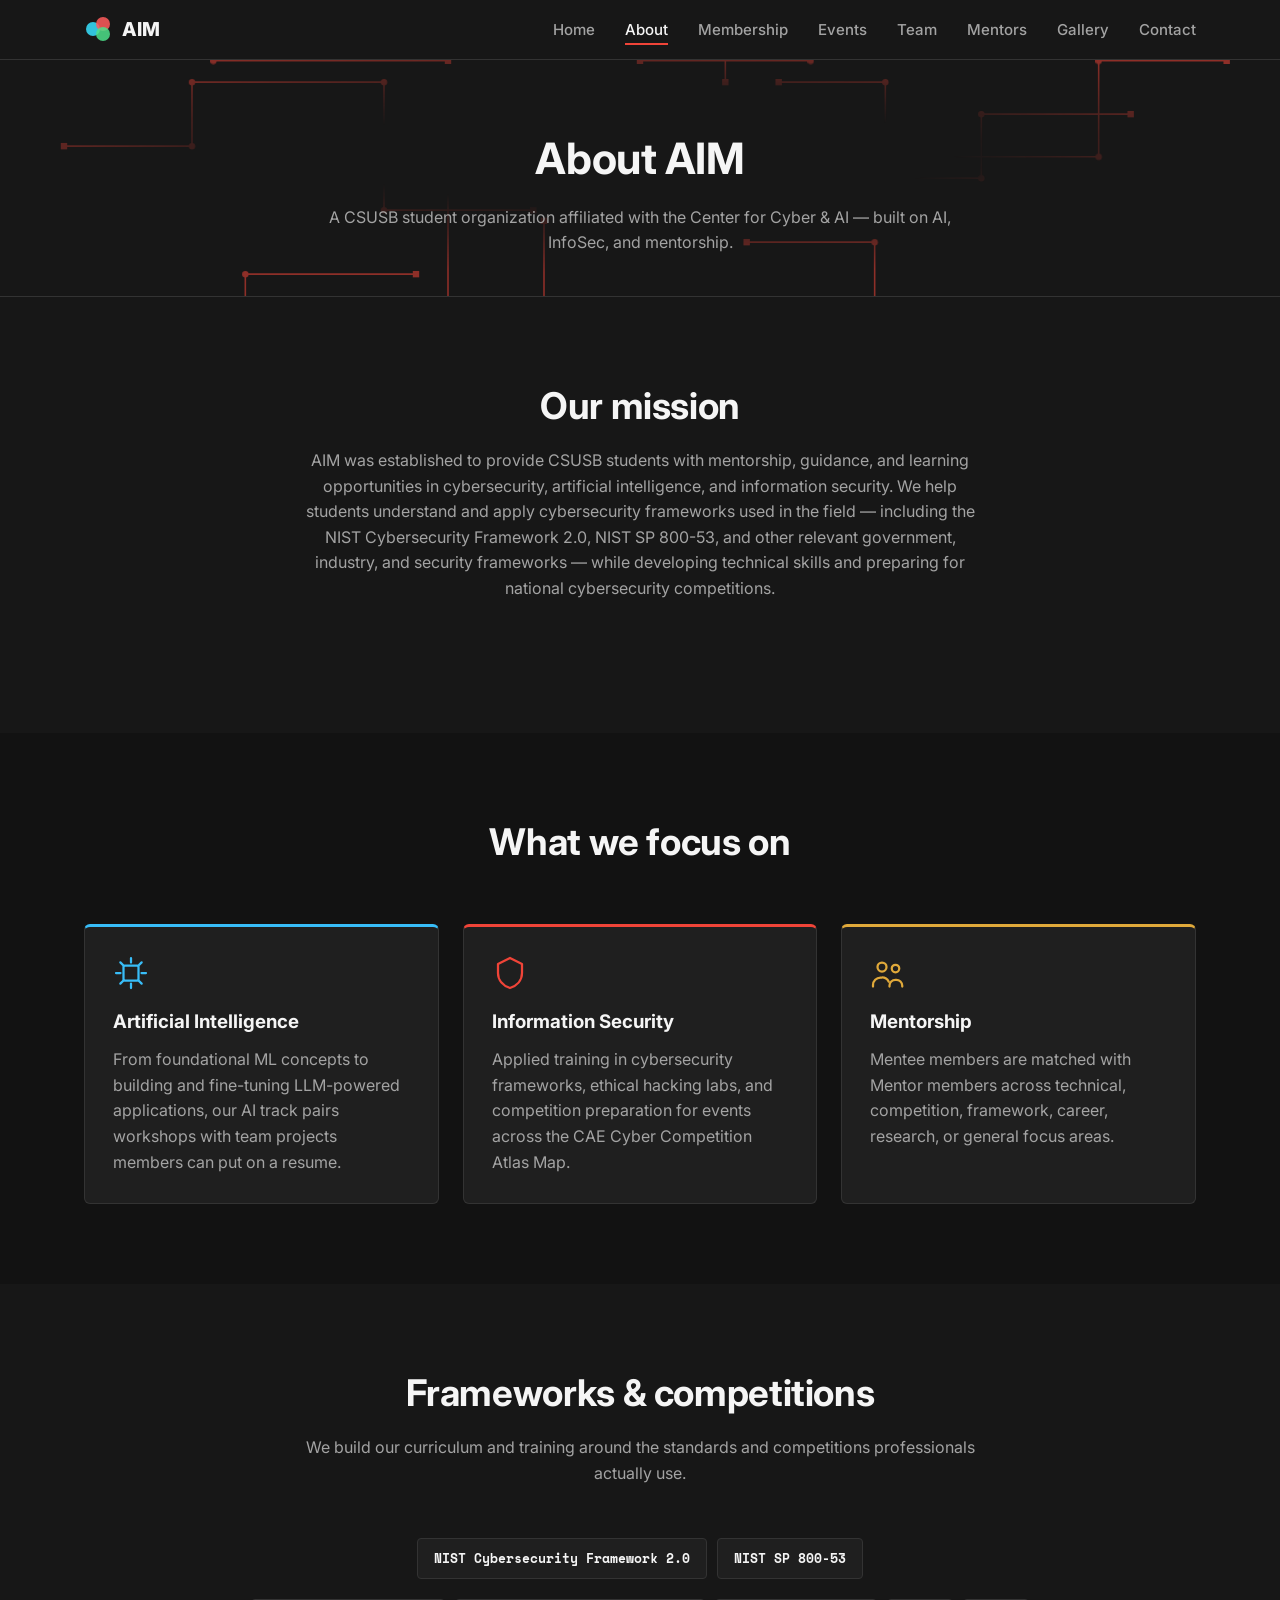
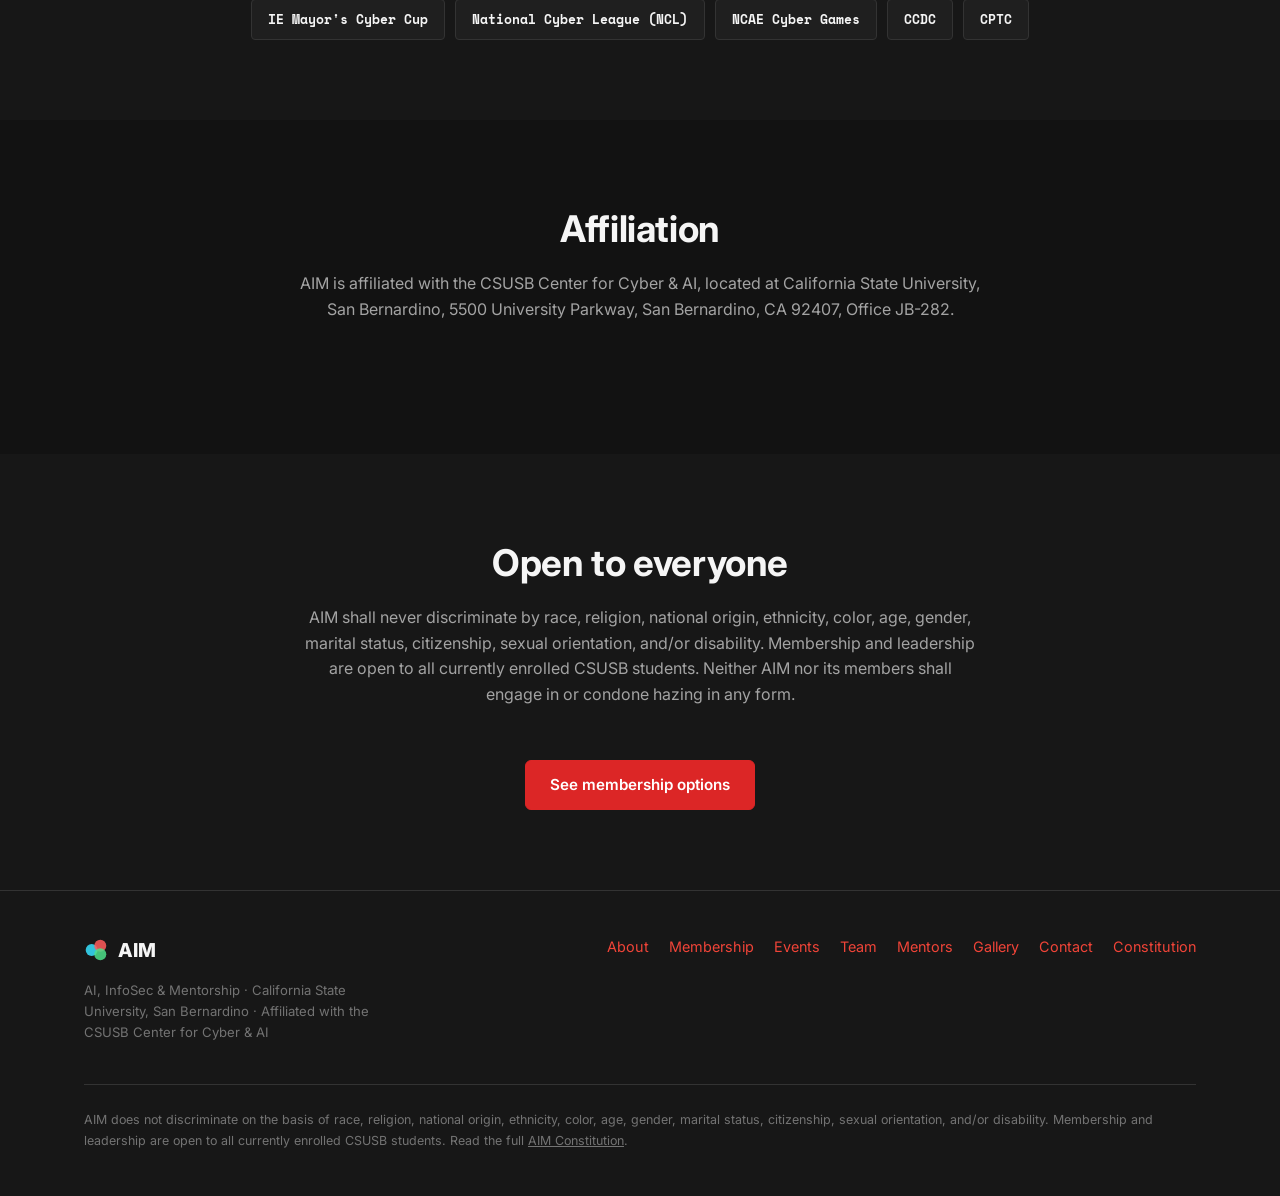
==== about.html @ 1924b588 "Switch to red/black brand palette, add circuit-board graphic sitewide" ====
<!DOCTYPE html>
<html lang="en">
<head>
  <meta charset="UTF-8">
  <meta name="viewport" content="width=device-width, initial-scale=1.0">
  <title>About | AIM</title>
  <meta name="description" content="AIM's mission at CSUSB — AI, information security, government cybersecurity frameworks, and mentorship.">
  <link rel="icon" href="assets/logo.svg" type="image/svg+xml">
  <link rel="preconnect" href="https://fonts.googleapis.com">
  <link rel="preconnect" href="https://fonts.gstatic.com" crossorigin>
  <link href="https://fonts.googleapis.com/css2?family=Inter:wght@400;500;600;700;800&family=Space+Mono:wght@400;700&display=swap" rel="stylesheet">
  <link rel="stylesheet" href="css/styles.css">
</head>
<body>
  <header class="site-header">
    <nav class="nav">
      <a href="index.html" class="brand">
        <span class="brand-mark"><img src="assets/logo.svg" alt="" width="28" height="28"></span>
        AIM
      </a>
      <ul class="nav-links">
        <li><a href="index.html">Home</a></li>
        <li><a href="about.html" class="active">About</a></li>
        <li><a href="membership.html">Membership</a></li>
        <li><a href="events.html">Events</a></li>
        <li><a href="team.html">Team</a></li>
        <li><a href="mentors.html">Mentors</a></li>
        <li><a href="gallery.html">Gallery</a></li>
        <li><a href="contact.html">Contact</a></li>
      </ul>
      <button class="nav-toggle" aria-label="Toggle navigation" aria-expanded="false">
        <span></span><span></span><span></span>
      </button>
    </nav>
  </header>

  <main>
    <section class="page-header">
      <div class="circuit-bg" aria-hidden="true">
        <svg viewBox="0 0 1200 500" preserveAspectRatio="xMidYMid slice">
          <path d="M40 60 L200 60 L200 140 L420 140" />
          <path d="M60 220 L180 220 L180 160 L360 160 L360 280 L500 280" />
          <path d="M900 40 L760 40 L760 140 L600 140" />
          <path d="M1150 140 L1030 140 L1030 230 L830 230 L830 160 L730 160" />
          <path d="M30 380 L230 380 L230 340 L390 340" />
          <path d="M1000 400 L820 400 L820 310 L700 310" />
          <path d="M500 30 L500 100 L680 100 L680 160" />
          <path d="M650 460 L650 380 L510 380 L510 290" />
          <path d="M300 450 L300 390 L420 390 L420 250 L510 250" />
          <path d="M820 250 L920 250 L920 190 L1060 190" />
          <rect x="37" y="57" width="6" height="6" />
          <rect x="417" y="137" width="6" height="6" />
          <rect x="57" y="217" width="6" height="6" />
          <rect x="497" y="277" width="6" height="6" />
          <rect x="897" y="37" width="6" height="6" />
          <rect x="597" y="137" width="6" height="6" />
          <rect x="1147" y="137" width="6" height="6" />
          <rect x="727" y="157" width="6" height="6" />
          <rect x="27" y="377" width="6" height="6" />
          <rect x="387" y="337" width="6" height="6" />
          <rect x="997" y="397" width="6" height="6" />
          <rect x="697" y="307" width="6" height="6" />
          <rect x="497" y="27" width="6" height="6" />
          <rect x="677" y="157" width="6" height="6" />
          <rect x="647" y="457" width="6" height="6" />
          <rect x="507" y="287" width="6" height="6" />
          <rect x="297" y="447" width="6" height="6" />
          <rect x="507" y="247" width="6" height="6" />
          <rect x="817" y="247" width="6" height="6" />
          <rect x="1057" y="187" width="6" height="6" />
          <circle cx="200" cy="60" r="3" />
          <circle cx="200" cy="140" r="3" />
          <circle cx="180" cy="220" r="3" />
          <circle cx="180" cy="160" r="3" />
          <circle cx="360" cy="160" r="3" />
          <circle cx="360" cy="280" r="3" />
          <circle cx="760" cy="40" r="3" />
          <circle cx="760" cy="140" r="3" />
          <circle cx="1030" cy="140" r="3" />
          <circle cx="1030" cy="230" r="3" />
          <circle cx="830" cy="230" r="3" />
          <circle cx="830" cy="160" r="3" />
          <circle cx="230" cy="380" r="3" />
          <circle cx="230" cy="340" r="3" />
          <circle cx="820" cy="400" r="3" />
          <circle cx="820" cy="310" r="3" />
          <circle cx="500" cy="100" r="3" />
          <circle cx="680" cy="100" r="3" />
          <circle cx="650" cy="380" r="3" />
          <circle cx="510" cy="380" r="3" />
          <circle cx="300" cy="390" r="3" />
          <circle cx="420" cy="390" r="3" />
          <circle cx="420" cy="250" r="3" />
          <circle cx="920" cy="250" r="3" />
          <circle cx="920" cy="190" r="3" />
        </svg>
      </div>
      <div class="container">
        <h1>About AIM</h1>
        <p>A CSUSB student organization affiliated with the Center for Cyber &amp; AI — built on AI, InfoSec, and mentorship.</p>
      </div>
    </section>

    <section class="section">
      <div class="container">
        <div class="section-header reveal">
          <h2>Our mission</h2>
          <p>
            AIM was established to provide CSUSB students with mentorship, guidance, and learning opportunities in
            cybersecurity, artificial intelligence, and information security. We help students understand and apply
            cybersecurity frameworks used in the field — including the NIST Cybersecurity Framework 2.0, NIST SP
            800-53, and other relevant government, industry, and security frameworks — while developing technical
            skills and preparing for national cybersecurity competitions.
          </p>
        </div>
      </div>
    </section>

    <section class="section section-alt">
      <div class="container">
        <div class="section-header reveal">
          <h2>What we focus on</h2>
        </div>
        <div class="pillars reveal">
          <div class="pillar-card ai">
            <div class="pillar-icon"><svg viewBox="0 0 24 24" fill="none" stroke="currentColor" stroke-width="1.5" stroke-linecap="round" stroke-linejoin="round" aria-hidden="true"><rect x="7" y="7" width="10" height="10" rx="1"/><path d="M12 2v3M12 19v3M2 12h3M19 12h3M4.9 4.9l2.1 2.1M17 17l2.1 2.1M19.1 4.9 17 7M7 17l-2.1 2.1"/></svg></div>
            <h3>Artificial Intelligence</h3>
            <p>From foundational ML concepts to building and fine-tuning LLM-powered applications, our AI track pairs workshops with team projects members can put on a resume.</p>
          </div>
          <div class="pillar-card infosec">
            <div class="pillar-icon"><svg viewBox="0 0 24 24" fill="none" stroke="currentColor" stroke-width="1.5" stroke-linecap="round" stroke-linejoin="round" aria-hidden="true"><path d="M12 2l8 4v6c0 5-3.5 8.5-8 10-4.5-1.5-8-5-8-10V6l8-4Z"/></svg></div>
            <h3>Information Security</h3>
            <p>Applied training in cybersecurity frameworks, ethical hacking labs, and competition preparation for events across the CAE Cyber Competition Atlas Map.</p>
          </div>
          <div class="pillar-card mentorship">
            <div class="pillar-icon"><svg viewBox="0 0 24 24" fill="none" stroke="currentColor" stroke-width="1.5" stroke-linecap="round" stroke-linejoin="round" aria-hidden="true"><circle cx="8" cy="8" r="3"/><circle cx="17" cy="9" r="2.5"/><path d="M2 21v-1a5 5 0 0 1 5-5h1a5 5 0 0 1 4.5 2.8"/><path d="M13 21v-.5a4 4 0 0 1 4-4h.5a4 4 0 0 1 4 4V21"/></svg></div>
            <h3>Mentorship</h3>
            <p>Mentee members are matched with Mentor members across technical, competition, framework, career, research, or general focus areas.</p>
          </div>
        </div>
      </div>
    </section>

    <section class="section">
      <div class="container">
        <div class="section-header reveal">
          <h2>Frameworks &amp; competitions</h2>
          <p>We build our curriculum and training around the standards and competitions professionals actually use.</p>
        </div>
        <div class="chip-row reveal" style="margin-bottom: 20px;">
          <span class="chip">NIST Cybersecurity Framework 2.0</span>
          <span class="chip">NIST SP 800-53</span>
        </div>
        <div class="chip-row reveal">
          <span class="chip">IE Mayor's Cyber Cup</span>
          <span class="chip">National Cyber League (NCL)</span>
          <span class="chip">NCAE Cyber Games</span>
          <span class="chip">CCDC</span>
          <span class="chip">CPTC</span>
        </div>
      </div>
    </section>

    <section class="section section-alt">
      <div class="container">
        <div class="section-header reveal">
          <h2>Affiliation</h2>
          <p>
            AIM is affiliated with the CSUSB Center for Cyber &amp; AI, located at California State University,
            San Bernardino, 5500 University Parkway, San Bernardino, CA 92407, Office JB-282.
          </p>
        </div>
      </div>
    </section>

    <section class="section">
      <div class="container">
        <div class="section-header reveal">
          <h2>Open to everyone</h2>
          <p>
            AIM shall never discriminate by race, religion, national origin, ethnicity, color, age, gender, marital
            status, citizenship, sexual orientation, and/or disability. Membership and leadership are open to all
            currently enrolled CSUSB students. Neither AIM nor its members shall engage in or condone hazing in any
            form.
          </p>
        </div>
        <div style="text-align:center;">
          <a href="membership.html" class="btn btn-primary">See membership options</a>
        </div>
      </div>
    </section>
  </main>

  <footer class="site-footer">
    <div class="container">
      <div class="footer-inner">
        <div>
          <div class="brand"><span class="brand-mark"><img src="assets/logo.svg" alt="" width="24" height="24"></span> AIM</div>
          <p class="footer-note">AI, InfoSec &amp; Mentorship &middot; California State University, San Bernardino &middot; Affiliated with the CSUSB Center for Cyber &amp; AI</p>
        </div>
        <ul class="footer-links">
          <li><a href="about.html">About</a></li>
          <li><a href="membership.html">Membership</a></li>
          <li><a href="events.html">Events</a></li>
          <li><a href="team.html">Team</a></li>
          <li><a href="mentors.html">Mentors</a></li>
          <li><a href="gallery.html">Gallery</a></li>
          <li><a href="contact.html">Contact</a></li>
          <li><a href="constitution.html">Constitution</a></li>
        </ul>
      </div>
      <p class="footer-legal">
        AIM does not discriminate on the basis of race, religion, national origin, ethnicity, color, age, gender,
        marital status, citizenship, sexual orientation, and/or disability. Membership and leadership are open to
        all currently enrolled CSUSB students. Read the full <a href="constitution.html">AIM Constitution</a>.
      </p>
    </div>
  </footer>

  <script src="js/main.js"></script>
</body>
</html>
---- css/styles.css ----
/* ===== AIM Club — shared styles ===== */

:root {
  --bg: #171717;
  --bg-alt: #121212;
  --surface: #1f1f1f;
  --surface-solid: #1f1f1f;
  --border: #333333;
  --border-strong: #4d4d4d;
  --text: #F5F5F5;
  --text-muted: #a3a3a3;
  --text-dim: #737373;

  --ai: #38BDF8;
  --infosec: #F04438;
  --mentorship: #E0A93A;

  --accent: #F04438;
  --accent-dark: #DC2626;
  --accent-darker: #B91C1C;
  --destructive: #DC2626;

  --radius: 6px;
  --radius-sm: 4px;
  --max-width: 1160px;

  --font-mono: "Space Mono", ui-monospace, SFMono-Regular, Menlo, Monaco, Consolas, "Liberation Mono", monospace;
  --font-body: "Inter", "Segoe UI", system-ui, -apple-system, Roboto, Helvetica, Arial, sans-serif;
}

* { box-sizing: border-box; }

html { scroll-behavior: smooth; }

body {
  margin: 0;
  background: var(--bg);
  color: var(--text);
  font-family: var(--font-body);
  line-height: 1.6;
  -webkit-font-smoothing: antialiased;
}

img { max-width: 100%; display: block; }

a { color: var(--accent); text-decoration: none; }
a:hover { text-decoration: underline; }

.container {
  max-width: var(--max-width);
  margin: 0 auto;
  padding: 0 24px;
}

/* ===== Header / Nav ===== */
.site-header {
  position: sticky;
  top: 0;
  z-index: 50;
  background: var(--bg);
  border-bottom: 1px solid var(--border);
}

.nav {
  display: flex;
  align-items: center;
  justify-content: space-between;
  padding: 14px 24px;
  max-width: var(--max-width);
  margin: 0 auto;
}

.brand {
  display: flex;
  align-items: center;
  gap: 10px;
  font-weight: 800;
  font-size: 1.2rem;
  letter-spacing: 0.01em;
  color: var(--text);
}

.brand:hover { text-decoration: none; }

.brand-mark {
  display: flex;
  align-items: center;
}

.nav-links {
  display: flex;
  gap: 30px;
  list-style: none;
  margin: 0;
  padding: 0;
}

.nav-links a {
  color: var(--text-muted);
  font-weight: 500;
  font-size: 0.94rem;
  position: relative;
  padding-bottom: 4px;
  transition: color 0.15s ease;
}

.nav-links a::after {
  content: "";
  position: absolute;
  left: 0;
  right: 100%;
  bottom: -2px;
  height: 2px;
  background: var(--accent);
  transition: right 0.2s ease;
}

.nav-links a:hover,
.nav-links a.active {
  color: var(--text);
  text-decoration: none;
}

.nav-links a:hover::after,
.nav-links a.active::after { right: 0; }

.nav-toggle {
  display: none;
  flex-direction: column;
  gap: 5px;
  background: none;
  border: none;
  cursor: pointer;
  padding: 6px;
}

.nav-toggle span {
  width: 22px;
  height: 2px;
  background: var(--text);
  display: block;
}

@media (max-width: 860px) {
  .nav-toggle { display: flex; }

  .nav-links {
    position: absolute;
    top: 100%;
    left: 0;
    right: 0;
    background: var(--bg);
    border-bottom: 1px solid var(--border);
    flex-direction: column;
    gap: 0;
    max-height: 0;
    overflow: hidden;
    transition: max-height 0.25s ease;
  }

  .nav-links.open { max-height: 400px; }

  .nav-links li { border-top: 1px solid var(--border); }

  .nav-links a { display: block; padding: 14px 24px; }
  .nav-links a::after { display: none; }
}

/* ===== Buttons ===== */
.btn {
  display: inline-block;
  padding: 12px 24px;
  border-radius: var(--radius);
  font-weight: 600;
  font-size: 0.95rem;
  border: 1px solid transparent;
  cursor: pointer;
  transition: background 0.15s ease, border-color 0.15s ease, color 0.15s ease;
}

.btn:hover { text-decoration: none; }

.btn-primary {
  background: var(--accent-dark);
  color: #FFFFFF;
  border-color: var(--accent-dark);
}

.btn-primary:hover { background: var(--accent-darker); border-color: var(--accent-darker); }

.btn-outline {
  background: transparent;
  border-color: var(--border-strong);
  color: var(--text);
}

.btn-outline:hover { border-color: var(--accent); color: var(--accent); }

/* ===== Hero ===== */
.hero {
  position: relative;
  padding: 96px 0 72px;
  text-align: center;
  border-bottom: 1px solid var(--border);
}

/* Circuit-board trace graphic — used at the top of every page. Etched lines, no glow, one-time draw-in. */
.circuit-bg {
  position: absolute;
  inset: 0;
  z-index: -1;
  overflow: hidden;
  mask-image: radial-gradient(ellipse 70% 60% at 50% 40%, transparent 35%, black 85%);
  -webkit-mask-image: radial-gradient(ellipse 70% 60% at 50% 40%, transparent 35%, black 85%);
}

.circuit-bg svg {
  width: 100%;
  height: 100%;
  opacity: 0.55;
}

.circuit-bg path {
  fill: none;
  stroke: var(--accent);
  stroke-width: 1.5;
  stroke-dasharray: 1400;
  stroke-dashoffset: 1400;
  animation: trace-draw 2.4s ease-out forwards;
}

.circuit-bg rect,
.circuit-bg circle {
  fill: var(--accent);
  opacity: 0;
  animation: pad-fade-in 0.6s ease-out 1.8s forwards;
}

@keyframes trace-draw {
  to { stroke-dashoffset: 0; }
}

@keyframes pad-fade-in {
  to { opacity: 1; }
}

@media (prefers-reduced-motion: reduce) {
  .circuit-bg path { stroke-dashoffset: 0; animation: none; }
  .circuit-bg rect, .circuit-bg circle { opacity: 1; animation: none; }
}

.hero .eyebrow {
  display: inline-flex;
  align-items: center;
  gap: 8px;
  font-family: var(--font-mono);
  color: var(--text-muted);
  text-transform: uppercase;
  letter-spacing: 0.14em;
  font-size: 0.78rem;
  font-weight: 700;
  margin-bottom: 20px;
  padding: 6px 14px;
  border: 1px solid var(--border);
  border-radius: var(--radius-sm);
}

.hero .eyebrow::before {
  content: "//";
  color: var(--accent);
}

.hero h1 {
  font-size: clamp(2.4rem, 5.5vw, 3.8rem);
  margin: 0 0 20px;
  line-height: 1.12;
  letter-spacing: -0.01em;
}

.hero .accent-ai { color: var(--ai); }
.hero .accent-infosec { color: var(--infosec); }
.hero .accent-mentorship { color: var(--mentorship); }

.hero p.lead {
  color: var(--text-muted);
  font-size: 1.15rem;
  max-width: 660px;
  margin: 0 auto 36px;
}

.hero-actions {
  display: flex;
  gap: 16px;
  justify-content: center;
  flex-wrap: wrap;
}

/* ===== Badge strip (affiliation / frameworks / competitions) ===== */
.badge-strip {
  display: flex;
  flex-wrap: wrap;
  justify-content: center;
  gap: 12px;
  margin-top: 40px;
}

.badge {
  display: inline-flex;
  align-items: center;
  gap: 8px;
  padding: 8px 14px;
  border-radius: var(--radius-sm);
  background: var(--surface);
  border: 1px solid var(--border);
  font-family: var(--font-mono);
  font-size: 0.8rem;
  color: var(--text-muted);
}

.badge svg { width: 14px; height: 14px; stroke: var(--accent); flex-shrink: 0; }
.badge strong { color: var(--text); font-weight: 600; }

/* ===== Section ===== */
.section {
  padding: 80px 0;
}

.section-alt { background: var(--bg-alt); }

.section-header {
  text-align: center;
  max-width: 680px;
  margin: 0 auto 52px;
}

.section-header h2 {
  font-size: clamp(1.7rem, 3vw, 2.3rem);
  margin: 0 0 12px;
  letter-spacing: -0.01em;
}

.section-header p { color: var(--text-muted); margin: 0; }

/* ===== Pillar cards ===== */
.pillars {
  display: grid;
  grid-template-columns: repeat(3, 1fr);
  gap: 24px;
}

@media (max-width: 800px) {
  .pillars { grid-template-columns: 1fr; }
}

.pillar-card {
  position: relative;
  background: var(--surface);
  border: 1px solid var(--border);
  border-top: 3px solid var(--pillar-color, var(--accent));
  border-radius: var(--radius);
  padding: 28px;
  transition: border-color 0.15s ease;
}

.pillar-card:hover { border-color: var(--border-strong); border-top-color: var(--pillar-color, var(--accent)); }

.pillar-card.ai { --pillar-color: var(--ai); }
.pillar-card.infosec { --pillar-color: var(--infosec); }
.pillar-card.mentorship { --pillar-color: var(--mentorship); }

.pillar-icon {
  width: 36px;
  height: 36px;
  margin-bottom: 16px;
  color: var(--pillar-color, var(--accent));
}

.pillar-icon svg { width: 100%; height: 100%; stroke: currentColor; fill: none; stroke-width: 1.5; }

.pillar-card h3 { margin: 0 0 10px; }
.pillar-card p { color: var(--text-muted); margin: 0; }

/* ===== Competitions / frameworks strip ===== */
.chip-row {
  display: flex;
  flex-wrap: wrap;
  gap: 10px;
  justify-content: center;
}

.chip {
  padding: 9px 16px;
  border-radius: var(--radius-sm);
  background: var(--surface);
  border: 1px solid var(--border);
  font-family: var(--font-mono);
  font-size: 0.82rem;
  font-weight: 700;
  color: var(--text);
  transition: border-color 0.15s ease;
}

.chip:hover { border-color: var(--accent); }

/* ===== Cards grid (events / team) ===== */
.card-grid {
  display: grid;
  grid-template-columns: repeat(auto-fit, minmax(260px, 1fr));
  gap: 20px;
}

.card {
  background: var(--surface);
  border: 1px solid var(--border);
  border-radius: var(--radius);
  overflow: hidden;
  transition: border-color 0.15s ease;
}

.card:hover { border-color: var(--border-strong); }

.card-body { padding: 22px; }

.card-tag {
  display: inline-block;
  font-family: var(--font-mono);
  font-size: 0.68rem;
  font-weight: 700;
  text-transform: uppercase;
  letter-spacing: 0.06em;
  padding: 4px 10px;
  border-radius: var(--radius-sm);
  margin-bottom: 12px;
}

.card-tag.ai { background: rgba(56, 189, 248, 0.12); color: var(--ai); }
.card-tag.infosec { background: rgba(240, 68, 56, 0.12); color: var(--infosec); }
.card-tag.mentorship { background: rgba(224, 169, 58, 0.12); color: var(--mentorship); }
.card-tag.competition { background: rgba(148, 163, 184, 0.14); color: var(--text); }
.card-tag.neutral { background: rgba(148, 163, 184, 0.1); color: var(--text-muted); }

.card h3 { margin: 0 0 8px; font-size: 1.1rem; }
.card h3 a { color: var(--text); text-decoration: none; }
.card h3 a:hover { color: var(--accent); text-decoration: underline; }
.card .meta { color: var(--text-muted); font-size: 0.85rem; margin: 0 0 10px; }
.card p.desc { color: var(--text-muted); margin: 0; font-size: 0.92rem; }

/* ===== Project schedule ===== */
.schedule-box {
  background: var(--surface-solid);
  border: 1px solid var(--border);
  border-radius: var(--radius);
  max-height: 480px;
  overflow: auto;
}

.schedule-table {
  width: 100%;
  border-collapse: collapse;
}

.schedule-table thead th {
  position: sticky;
  top: 0;
  z-index: 1;
  background: var(--surface-solid);
  text-align: left;
  font-family: var(--font-mono);
  font-size: 0.68rem;
  text-transform: uppercase;
  letter-spacing: 0.08em;
  color: var(--text-dim);
  padding: 14px 20px;
  border-bottom: 1px solid var(--border);
  white-space: nowrap;
}

.schedule-table tbody td {
  padding: 14px 20px;
  border-bottom: 1px solid var(--border);
  vertical-align: middle;
}

.schedule-table tbody tr:last-child td { border-bottom: none; }

.schedule-table tbody tr:hover { background: var(--bg-alt); }

.schedule-name {
  color: var(--text);
  font-weight: 700;
  font-size: 0.95rem;
}

.schedule-person {
  display: flex;
  align-items: center;
  gap: 8px;
  font-family: var(--font-mono);
  font-size: 0.82rem;
  color: var(--text-muted);
  white-space: nowrap;
}

.schedule-avatar {
  flex: none;
  width: 26px;
  height: 26px;
  border-radius: 50%;
  background: var(--border);
  display: flex;
  align-items: center;
  justify-content: center;
  color: var(--text-dim);
  overflow: hidden;
}

.schedule-avatar svg { width: 14px; height: 14px; }

.schedule-time {
  font-family: var(--font-mono);
  font-size: 0.85rem;
  color: var(--text);
  white-space: nowrap;
}

.schedule-location {
  font-family: var(--font-mono);
  font-size: 0.85rem;
  color: var(--text-muted);
  white-space: nowrap;
}

@media (max-width: 720px) {
  .schedule-table { min-width: 640px; }
}

/* ===== Gallery ===== */
.gallery-grid {
  display: grid;
  grid-template-columns: repeat(auto-fill, minmax(220px, 1fr));
  gap: 16px;
}

.gallery-grid img {
  width: 100%;
  aspect-ratio: 4 / 3;
  object-fit: cover;
  border-radius: var(--radius-sm);
  border: 1px solid var(--border);
}

/* ===== Team ===== */
.team-section-label {
  text-align: center;
  font-size: 0.8rem;
  font-weight: 700;
  text-transform: uppercase;
  letter-spacing: 0.12em;
  color: var(--text-dim);
  margin: 0 0 24px;
}

.team-card {
  text-align: center;
  padding: 30px 20px;
}

.avatar {
  width: 84px;
  height: 84px;
  border-radius: 50%;
  margin: 0 auto 16px;
  display: flex;
  align-items: center;
  justify-content: center;
  font-weight: 700;
  font-size: 1.3rem;
  color: var(--text);
  background: var(--border);
  border: 1px solid var(--border-strong);
}

.team-card h3 { margin: 0 0 4px; font-size: 1.05rem; }
.team-card .role { color: var(--text-muted); font-size: 0.88rem; margin: 0 0 10px; font-weight: 600; }
.team-card .role-desc { color: var(--text-dim); font-size: 0.82rem; margin: 0; }

/* ===== Membership tiers ===== */
.tier-grid {
  display: grid;
  grid-template-columns: repeat(3, 1fr);
  gap: 24px;
}

@media (max-width: 900px) {
  .tier-grid { grid-template-columns: 1fr; }
}

.tier-card {
  background: var(--surface);
  border: 1px solid var(--border);
  border-radius: var(--radius);
  padding: 28px;
}

.tier-card h3 { margin: 0 0 12px; }
.tier-card p { color: var(--text-muted); font-size: 0.94rem; }
.tier-card ul { color: var(--text-muted); font-size: 0.9rem; padding-left: 20px; margin: 14px 0 0; }
.tier-card li { margin-bottom: 6px; }

.mentor-category-grid {
  display: grid;
  grid-template-columns: repeat(auto-fit, minmax(240px, 1fr));
  gap: 20px;
}

.mentor-category {
  background: var(--surface);
  border: 1px solid var(--border);
  border-radius: var(--radius-sm);
  padding: 20px;
}

.mentor-category h4 {
  margin: 0 0 8px;
  color: var(--text);
  font-size: 0.98rem;
}

.mentor-category p { margin: 0; color: var(--text-muted); font-size: 0.88rem; }

/* ===== Contact ===== */
.contact-grid {
  display: grid;
  grid-template-columns: 1.1fr 0.9fr;
  gap: 40px;
  align-items: start;
}

@media (max-width: 800px) {
  .contact-grid { grid-template-columns: 1fr; }
}

.info-list {
  list-style: none;
  padding: 0;
  margin: 0;
  display: flex;
  flex-direction: column;
  gap: 14px;
}

.info-list li {
  background: var(--surface);
  border: 1px solid var(--border);
  border-radius: var(--radius);
  padding: 14px 18px;
}

.info-list .label {
  display: block;
  font-size: 0.78rem;
  text-transform: uppercase;
  letter-spacing: 0.06em;
  color: var(--text-muted);
  margin-bottom: 4px;
}

.form-card {
  background: var(--surface);
  border: 1px solid var(--border);
  border-radius: var(--radius);
  padding: 28px;
}

.form-card h3 { margin-top: 0; }

.form-card .btn-primary {
  width: 100%;
  text-align: center;
  margin-top: 8px;
}

/* ===== CTA banner ===== */
.cta-banner {
  position: relative;
  text-align: center;
  padding: 56px 24px;
  border-radius: var(--radius);
  background: var(--surface);
  border: 1px solid var(--border);
  border-top: 3px solid var(--accent);
}

.cta-banner h2 { margin: 0 0 10px; }
.cta-banner p { color: var(--text-muted); margin: 0 0 24px; }

/* ===== Footer ===== */
.site-footer {
  border-top: 1px solid var(--border);
  padding: 44px 0 32px;
  color: var(--text-muted);
  font-size: 0.9rem;
}

.footer-inner {
  display: flex;
  justify-content: space-between;
  align-items: flex-start;
  flex-wrap: wrap;
  gap: 24px;
}

.footer-links {
  display: flex;
  gap: 20px;
  list-style: none;
  padding: 0;
  margin: 0;
}

.footer-note { margin-top: 14px; font-size: 0.82rem; color: var(--text-dim); max-width: 320px; }

.footer-legal {
  margin-top: 28px;
  padding-top: 24px;
  border-top: 1px solid var(--border);
  font-size: 0.78rem;
  color: var(--text-dim);
  line-height: 1.7;
}

.footer-legal a { color: var(--text-dim); text-decoration: underline; }

/* ===== Page header (non-home pages) ===== */
.page-header {
  position: relative;
  padding: 64px 0 40px;
  text-align: center;
  border-bottom: 1px solid var(--border);
}

.page-header h1 { margin: 0 0 12px; font-size: clamp(1.9rem, 4vw, 2.7rem); letter-spacing: -0.01em; }
.page-header p { color: var(--text-muted); max-width: 640px; margin: 0 auto; }

/* ===== Prose (Constitution page) ===== */
.prose {
  max-width: 780px;
  margin: 0 auto;
  color: var(--text-muted);
}

.prose h2 {
  color: var(--text);
  margin: 44px 0 14px;
  font-size: 1.3rem;
  letter-spacing: -0.01em;
}

.prose h2:first-child { margin-top: 0; }

.prose h3 {
  color: var(--text);
  margin: 26px 0 10px;
  font-size: 1.05rem;
}

.prose p { margin: 0 0 14px; }
.prose ul { margin: 0 0 14px; padding-left: 22px; }
.prose li { margin-bottom: 6px; }

.prose-card {
  background: var(--surface);
  border: 1px solid var(--border);
  border-radius: var(--radius);
  padding: 40px;
}

@media (max-width: 640px) {
  .prose-card { padding: 24px; }
}

/* ===== Reveal-on-scroll ===== */
.reveal {
  opacity: 0;
  transform: translateY(12px);
  transition: opacity 0.4s ease, transform 0.4s ease;
}

.reveal.in-view {
  opacity: 1;
  transform: translateY(0);
}

@media (prefers-reduced-motion: reduce) {
  .reveal { opacity: 1; transform: none; transition: none; }
}
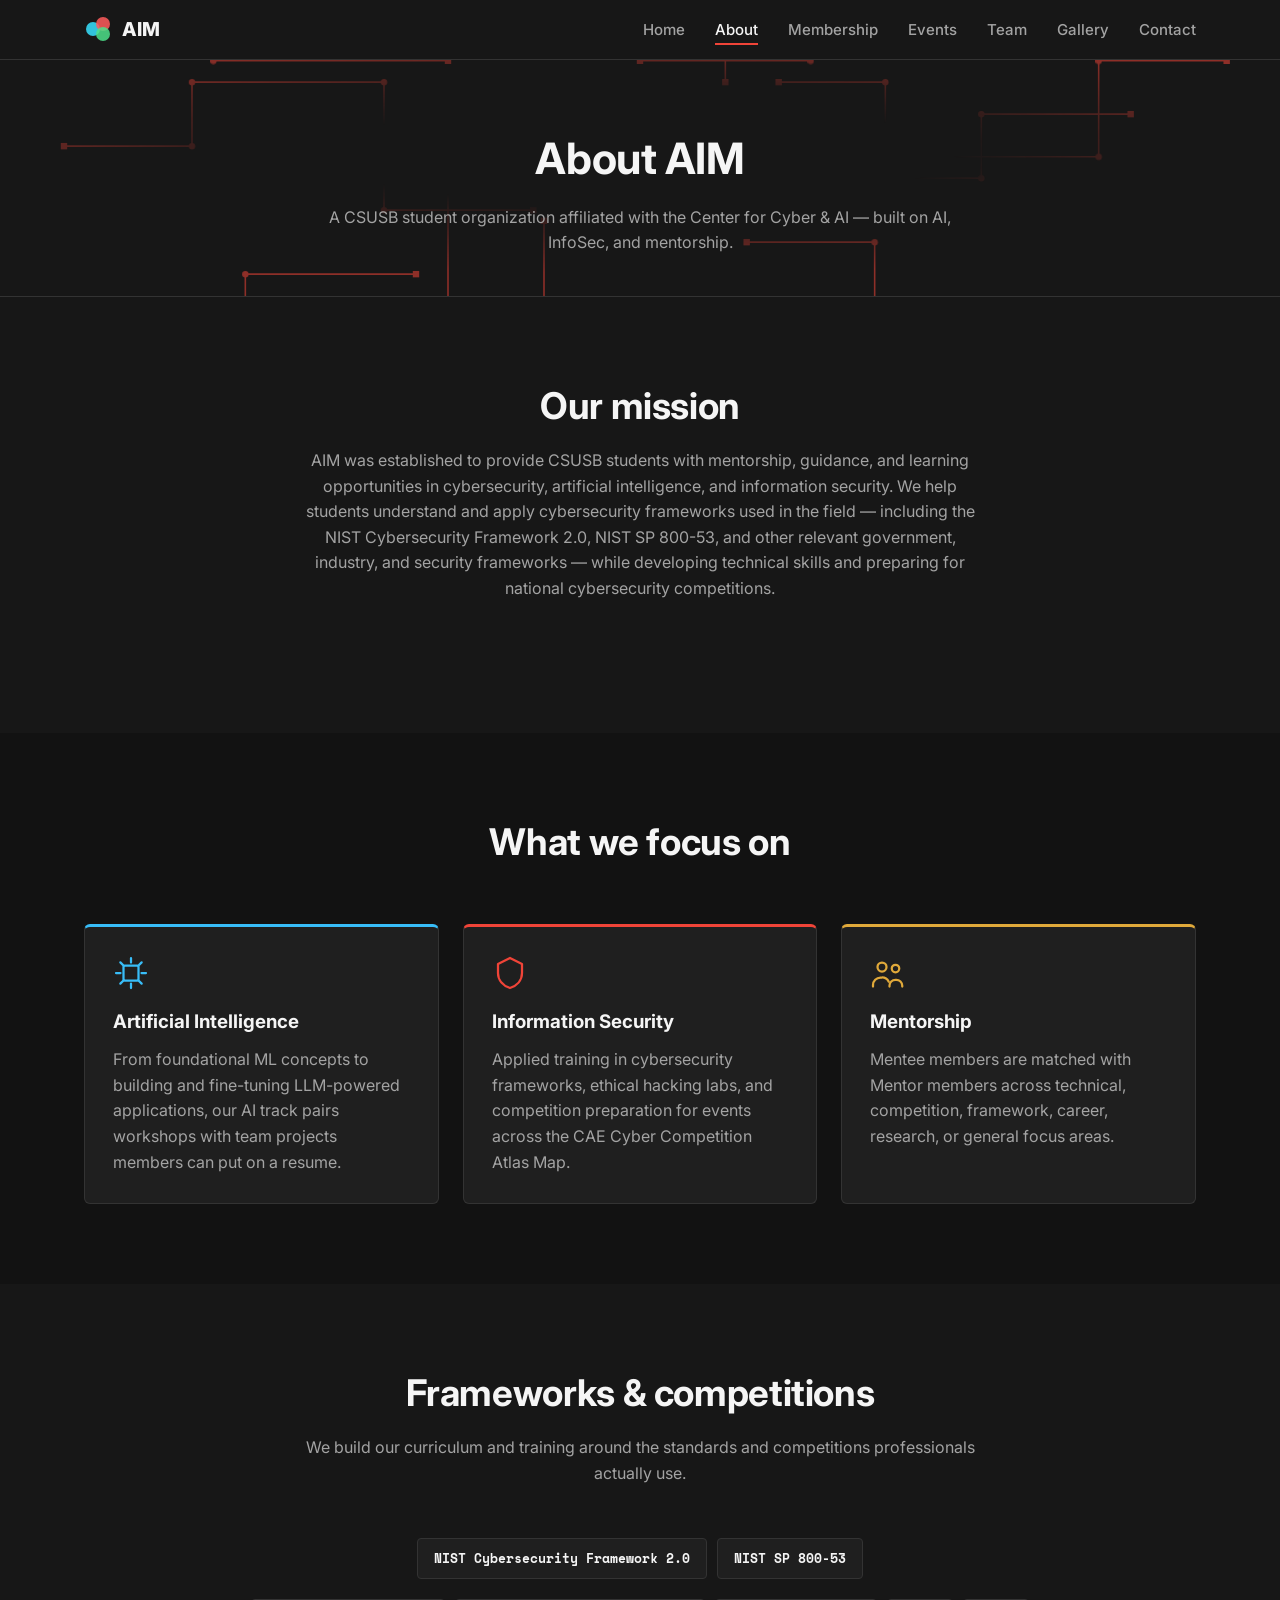
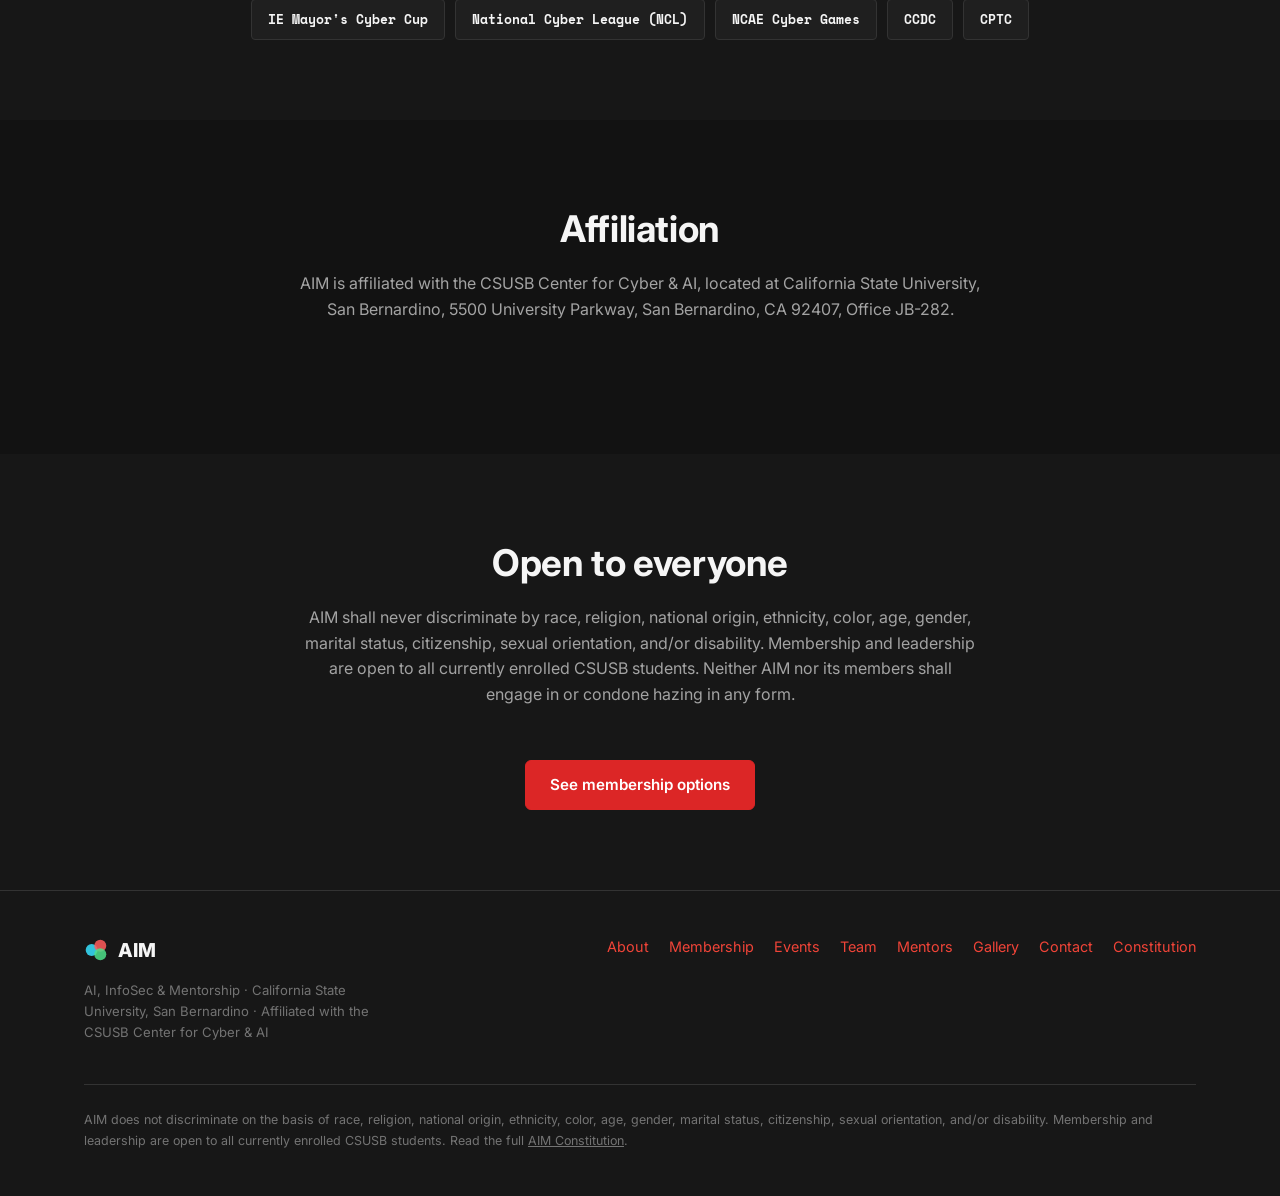
==== commit 9be1f85b: "Remove Mentors from header nav, update officer roster, drop LinkedIn link Site-wide: drop Mentors fr" ====
--- a/about.html
+++ b/about.html
@@ -24,7 +24,6 @@
         <li><a href="membership.html">Membership</a></li>
         <li><a href="events.html">Events</a></li>
         <li><a href="team.html">Team</a></li>
-        <li><a href="mentors.html">Mentors</a></li>
         <li><a href="gallery.html">Gallery</a></li>
         <li><a href="contact.html">Contact</a></li>
       </ul>
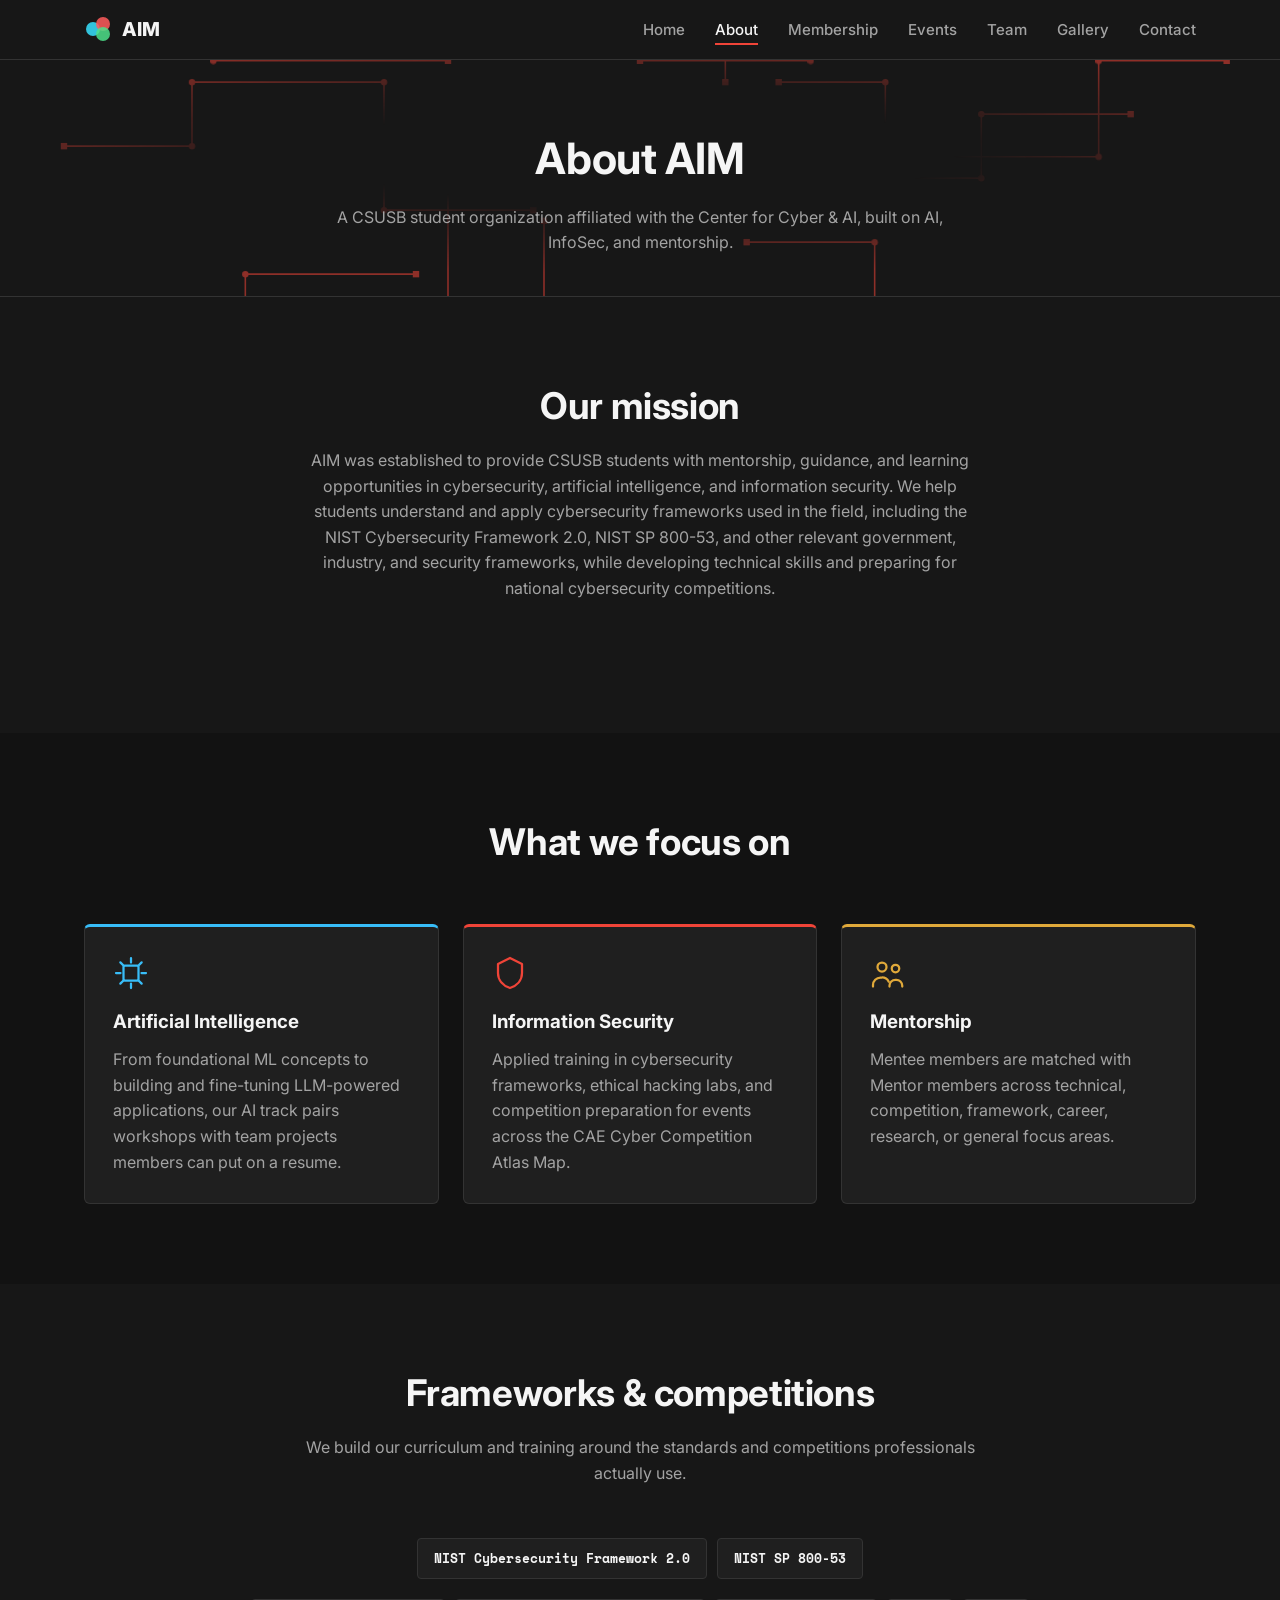
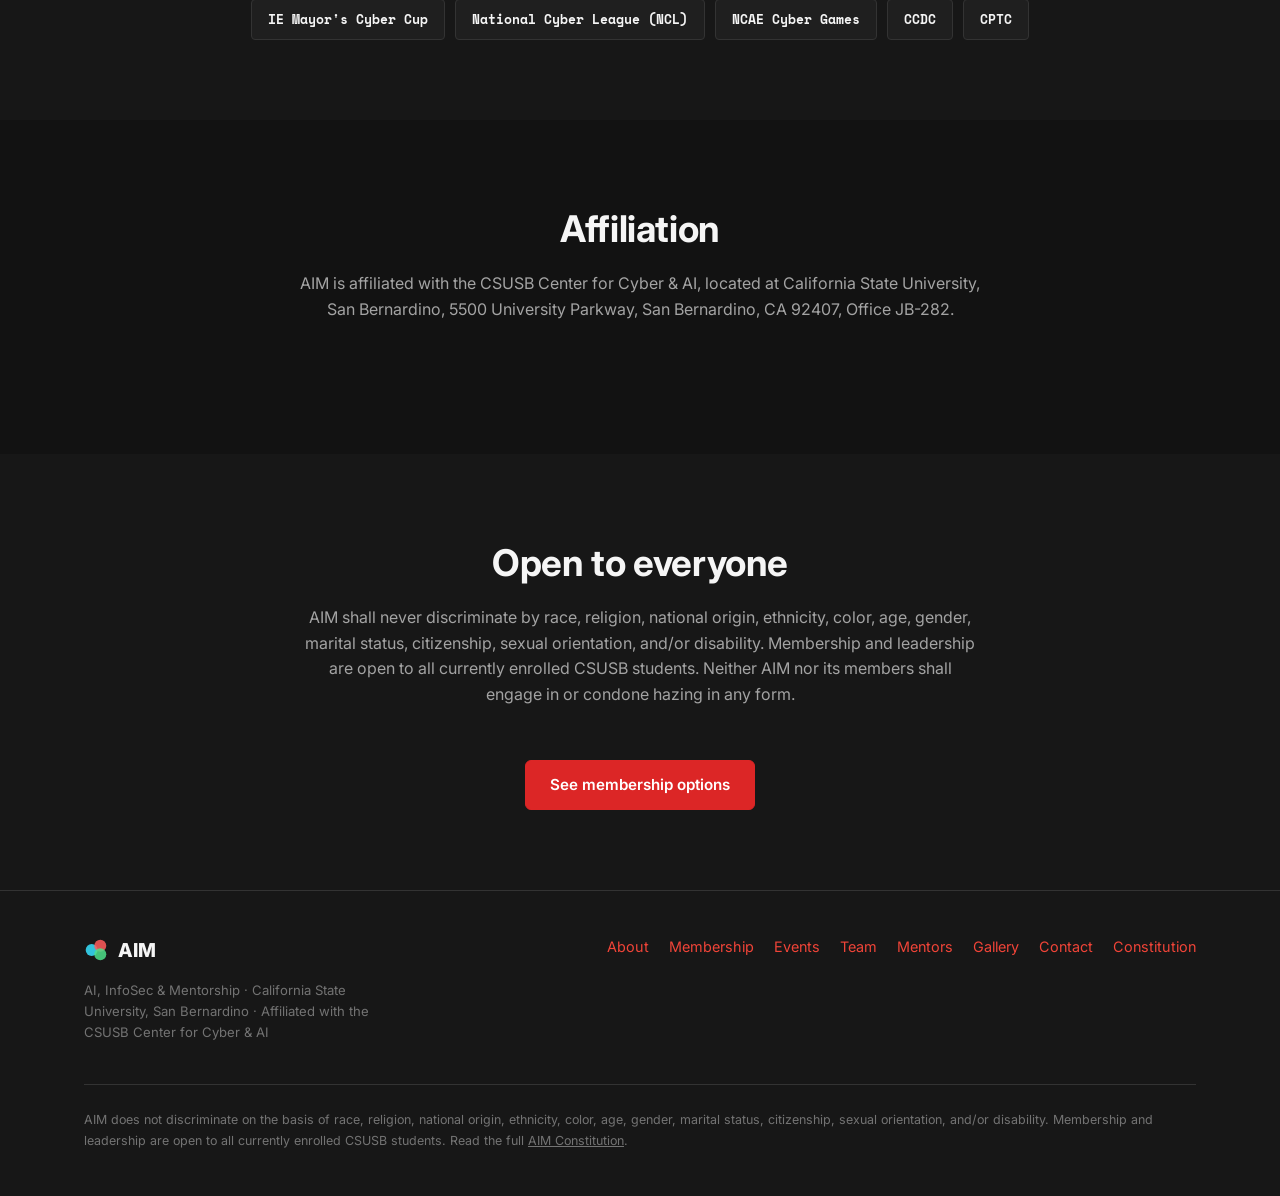
==== commit 506b9295: "Remove em dashes sitewide, rewrite as plain punctuation Rewrote every em dash across all pages and s" ====
--- a/about.html
+++ b/about.html
@@ -4,7 +4,7 @@
   <meta charset="UTF-8">
   <meta name="viewport" content="width=device-width, initial-scale=1.0">
   <title>About | AIM</title>
-  <meta name="description" content="AIM's mission at CSUSB — AI, information security, government cybersecurity frameworks, and mentorship.">
+  <meta name="description" content="AIM's mission at CSUSB: AI, information security, government cybersecurity frameworks, and mentorship.">
   <link rel="icon" href="assets/logo.svg" type="image/svg+xml">
   <link rel="preconnect" href="https://fonts.googleapis.com">
   <link rel="preconnect" href="https://fonts.gstatic.com" crossorigin>
@@ -96,7 +96,7 @@
       </div>
       <div class="container">
         <h1>About AIM</h1>
-        <p>A CSUSB student organization affiliated with the Center for Cyber &amp; AI — built on AI, InfoSec, and mentorship.</p>
+        <p>A CSUSB student organization affiliated with the Center for Cyber &amp; AI, built on AI, InfoSec, and mentorship.</p>
       </div>
     </section>
 
@@ -107,8 +107,8 @@
           <p>
             AIM was established to provide CSUSB students with mentorship, guidance, and learning opportunities in
             cybersecurity, artificial intelligence, and information security. We help students understand and apply
-            cybersecurity frameworks used in the field — including the NIST Cybersecurity Framework 2.0, NIST SP
-            800-53, and other relevant government, industry, and security frameworks — while developing technical
+            cybersecurity frameworks used in the field, including the NIST Cybersecurity Framework 2.0, NIST SP
+            800-53, and other relevant government, industry, and security frameworks, while developing technical
             skills and preparing for national cybersecurity competitions.
           </p>
         </div>
--- a/css/styles.css
+++ b/css/styles.css
@@ -1,4 +1,4 @@
-/* ===== AIM Club — shared styles ===== */
+/* ===== AIM Club - shared styles ===== */
 
 :root {
   --bg: #171717;
@@ -204,7 +204,7 @@
   border-bottom: 1px solid var(--border);
 }
 
-/* Circuit-board trace graphic — used at the top of every page. Etched lines, no glow, one-time draw-in. */
+/* Circuit-board trace graphic, used at the top of every page. Etched lines, no glow, one-time draw-in. */
 .circuit-bg {
   position: absolute;
   inset: 0;
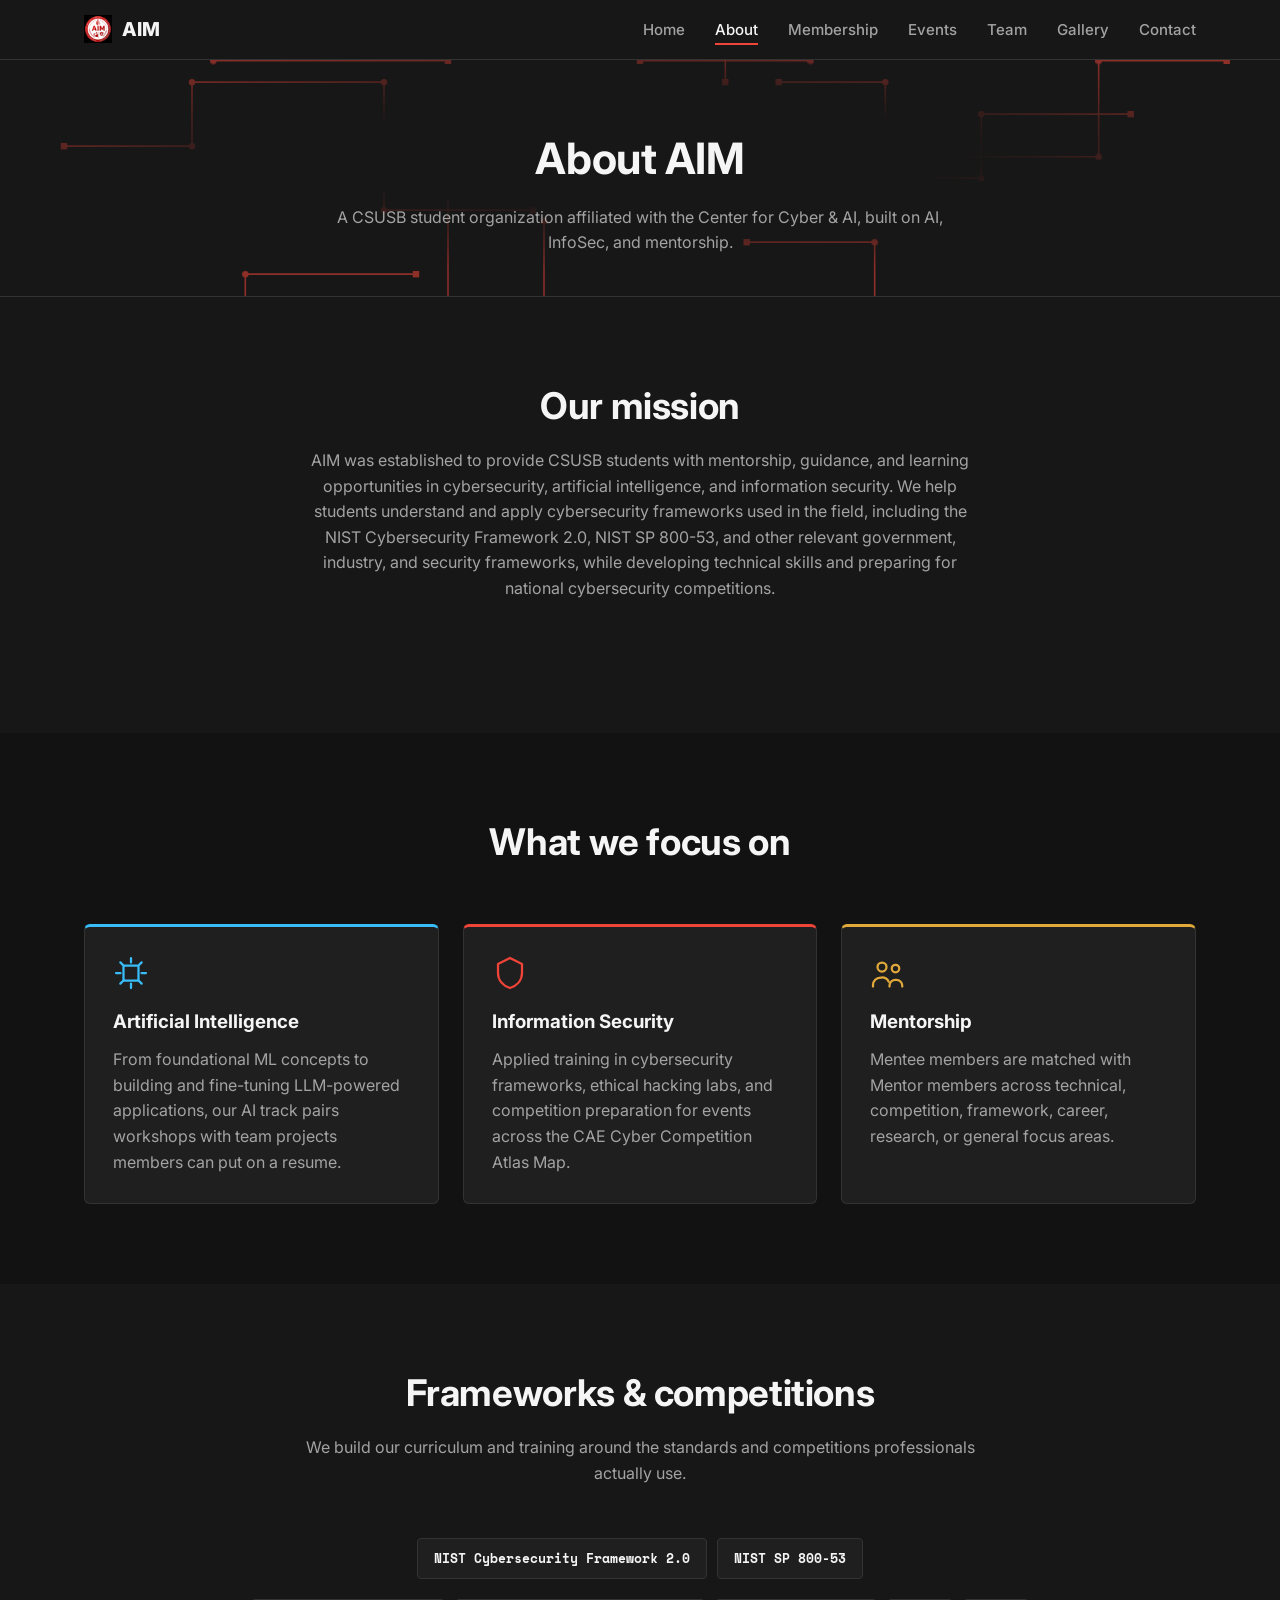
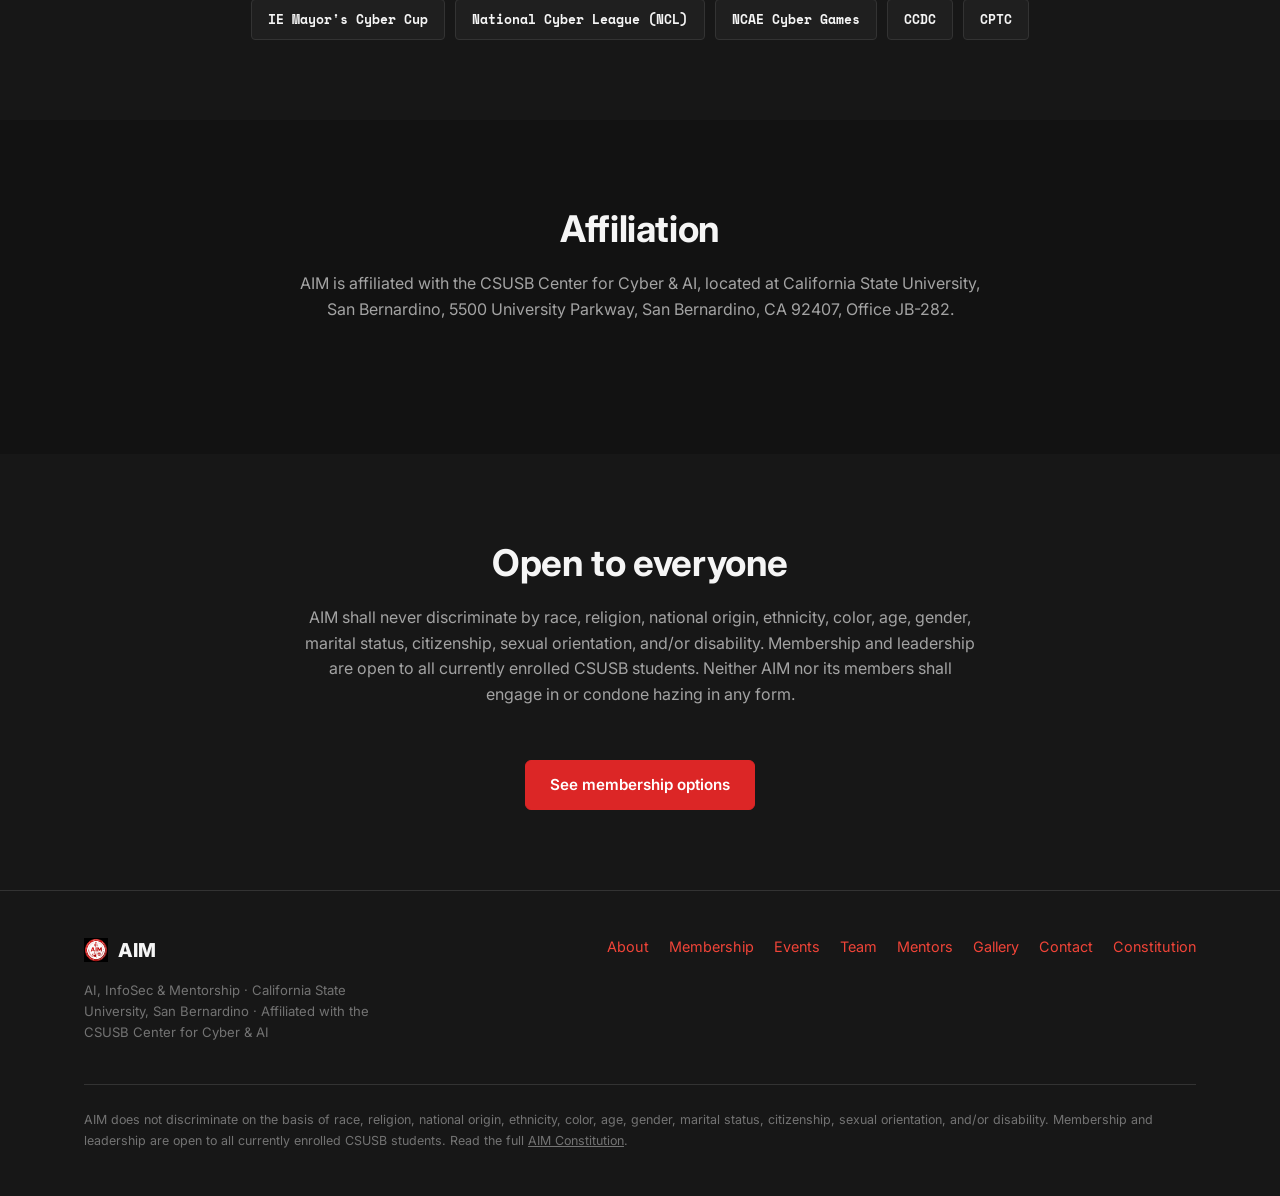
==== commit 1d4e89e9: "Replace favicon and header logo with new AIM badge" ====
--- a/about.html
+++ b/about.html
@@ -5,7 +5,7 @@
   <meta name="viewport" content="width=device-width, initial-scale=1.0">
   <title>About | AIM</title>
   <meta name="description" content="AIM's mission at CSUSB: AI, information security, government cybersecurity frameworks, and mentorship.">
-  <link rel="icon" href="assets/logo.svg" type="image/svg+xml">
+  <link rel="icon" href="assets/favicon.png" type="image/png">
   <link rel="preconnect" href="https://fonts.googleapis.com">
   <link rel="preconnect" href="https://fonts.gstatic.com" crossorigin>
   <link href="https://fonts.googleapis.com/css2?family=Inter:wght@400;500;600;700;800&family=Space+Mono:wght@400;700&display=swap" rel="stylesheet">
@@ -15,7 +15,7 @@
   <header class="site-header">
     <nav class="nav">
       <a href="index.html" class="brand">
-        <span class="brand-mark"><img src="assets/logo.svg" alt="" width="28" height="28"></span>
+        <span class="brand-mark"><img src="assets/images/logo-180.png" alt="" width="28" height="28"></span>
         AIM
       </a>
       <ul class="nav-links">
@@ -194,7 +194,7 @@
     <div class="container">
       <div class="footer-inner">
         <div>
-          <div class="brand"><span class="brand-mark"><img src="assets/logo.svg" alt="" width="24" height="24"></span> AIM</div>
+          <div class="brand"><span class="brand-mark"><img src="assets/images/logo-180.png" alt="" width="24" height="24"></span> AIM</div>
           <p class="footer-note">AI, InfoSec &amp; Mentorship &middot; California State University, San Bernardino &middot; Affiliated with the CSUSB Center for Cyber &amp; AI</p>
         </div>
         <ul class="footer-links">
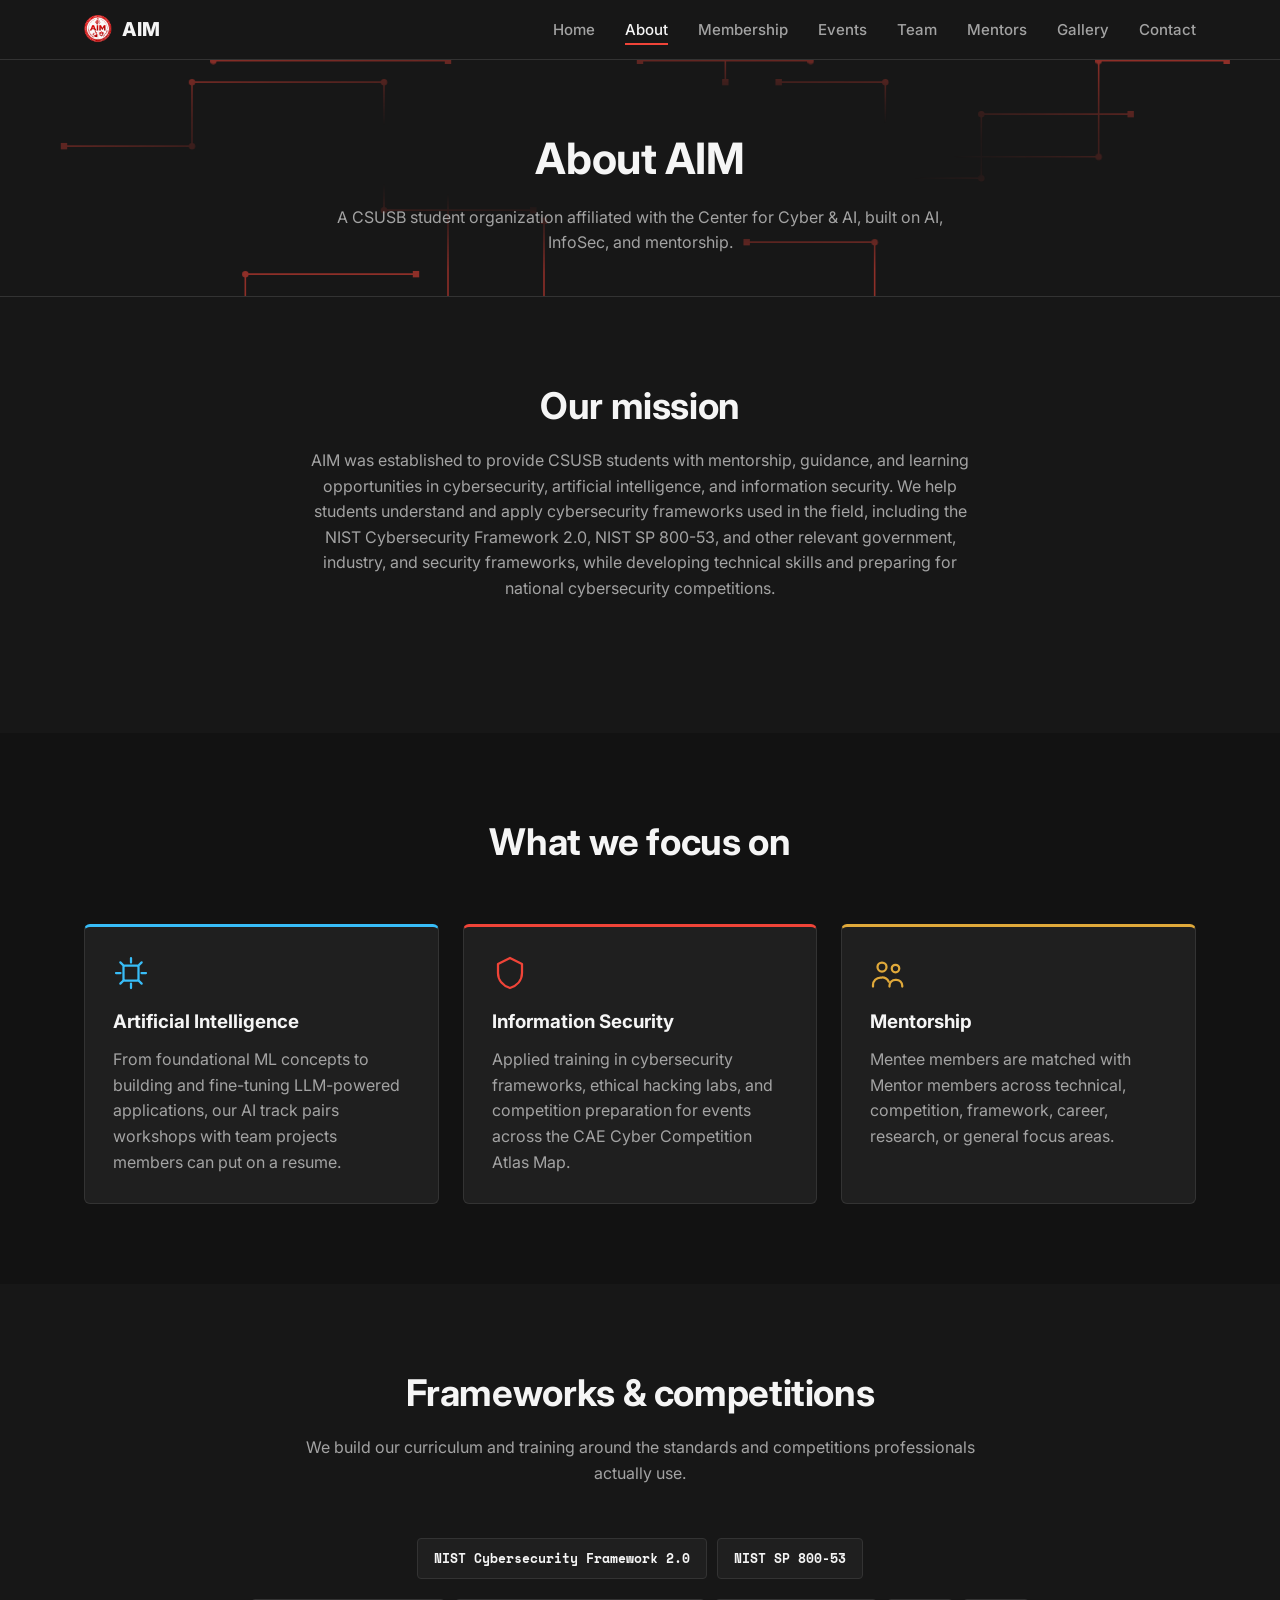
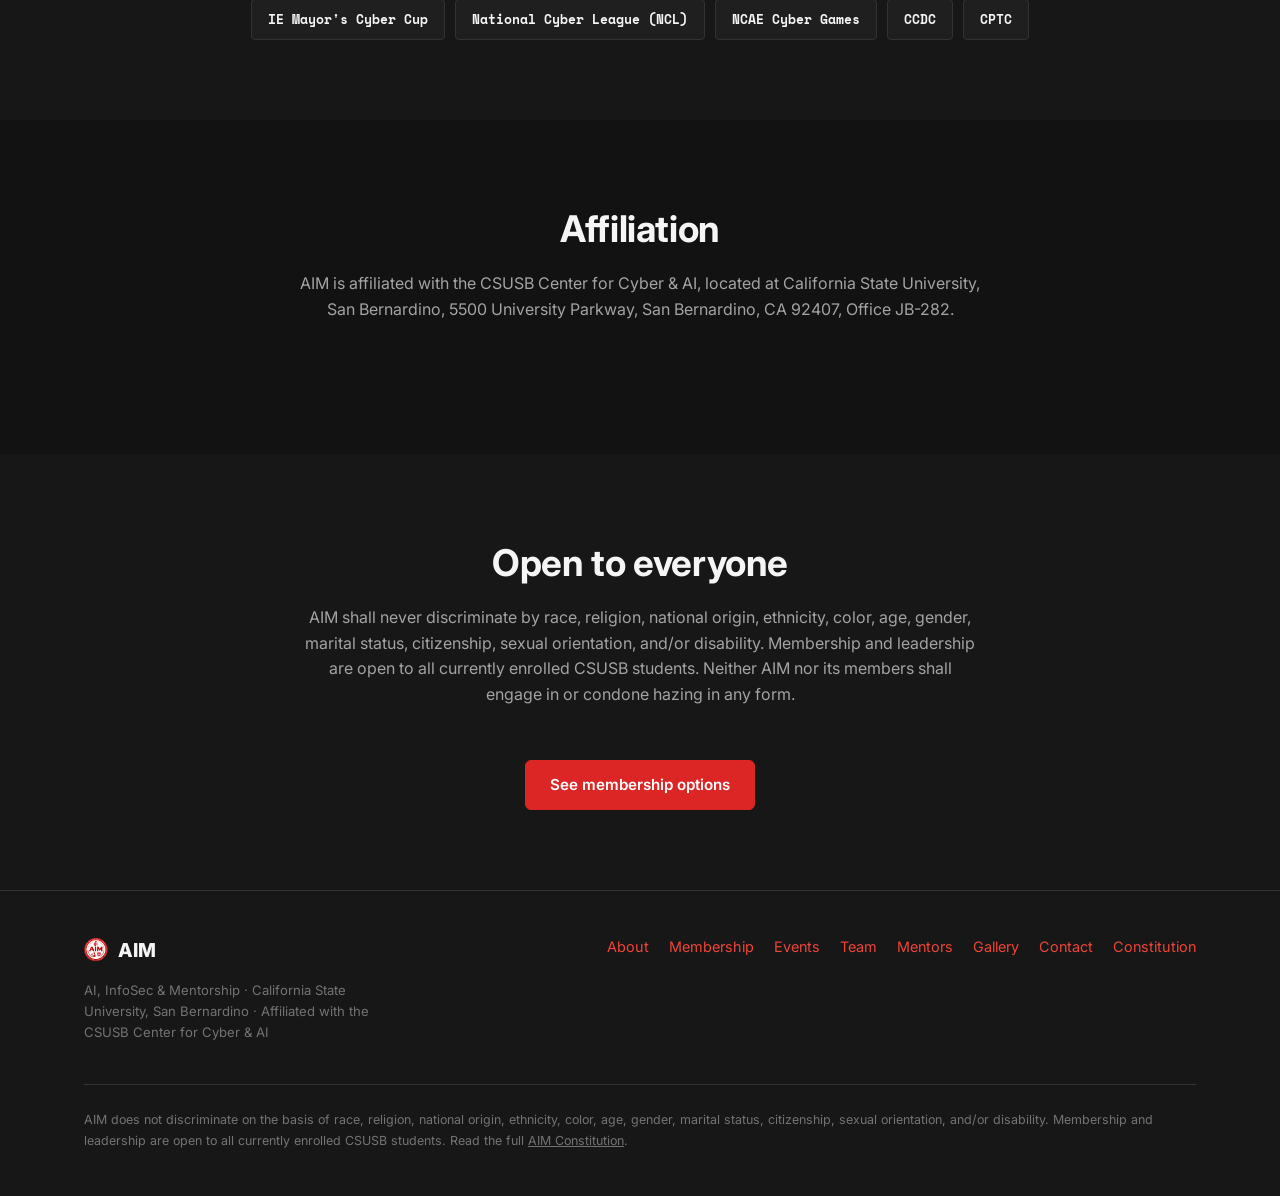
==== commit f850ec54: "Restore Mentors link in header nav sitewide The Mentors page and its clickable photo/bio cards were " ====
--- a/about.html
+++ b/about.html
@@ -24,6 +24,7 @@
         <li><a href="membership.html">Membership</a></li>
         <li><a href="events.html">Events</a></li>
         <li><a href="team.html">Team</a></li>
+        <li><a href="mentors.html">Mentors</a></li>
         <li><a href="gallery.html">Gallery</a></li>
         <li><a href="contact.html">Contact</a></li>
       </ul>
--- a/css/styles.css
+++ b/css/styles.css
@@ -584,6 +584,78 @@
 .team-card .role { color: var(--text-muted); font-size: 0.88rem; margin: 0 0 10px; font-weight: 600; }
 .team-card .role-desc { color: var(--text-dim); font-size: 0.82rem; margin: 0; }
 
+/* ===== Mentor photo + bio toggle ===== */
+.mentor-photo-btn {
+  appearance: none;
+  background: none;
+  border: none;
+  padding: 0;
+  margin: 0 auto 16px;
+  cursor: pointer;
+  display: block;
+  border-radius: 50%;
+}
+
+.mentor-photo-btn .avatar {
+  overflow: hidden;
+  transition: border-color 0.15s ease, transform 0.15s ease;
+}
+
+.mentor-photo-btn .avatar img {
+  width: 100%;
+  height: 100%;
+  object-fit: cover;
+  display: block;
+}
+
+.mentor-photo-btn:hover .avatar,
+.mentor-photo-btn:focus-visible .avatar {
+  border-color: var(--accent);
+  transform: translateY(-2px);
+}
+
+.mentor-photo-btn:focus-visible {
+  outline: 2px solid var(--accent);
+  outline-offset: 3px;
+}
+
+.mentor-hint {
+  display: block;
+  font-family: var(--font-mono);
+  font-size: 0.66rem;
+  text-transform: uppercase;
+  letter-spacing: 0.08em;
+  color: var(--text-dim);
+  margin-top: 10px;
+}
+
+.team-card.bio-open .mentor-hint { color: var(--accent); }
+
+.mentor-bio {
+  display: grid;
+  grid-template-rows: 0fr;
+  transition: grid-template-rows 0.25s ease;
+  text-align: left;
+  margin-top: 14px;
+}
+
+.team-card.bio-open .mentor-bio { grid-template-rows: 1fr; }
+
+.mentor-bio-inner { overflow: hidden; }
+
+.mentor-bio-inner p {
+  color: var(--text-muted);
+  font-size: 0.86rem;
+  line-height: 1.55;
+  margin: 0 0 10px;
+  padding-top: 14px;
+  border-top: 1px solid var(--border);
+}
+
+.mentor-bio-inner p:last-child { margin-bottom: 0; }
+
+.mentor-bio-inner a { color: var(--accent); }
+
 /* ===== Membership tiers ===== */
 .tier-grid {
   display: grid;
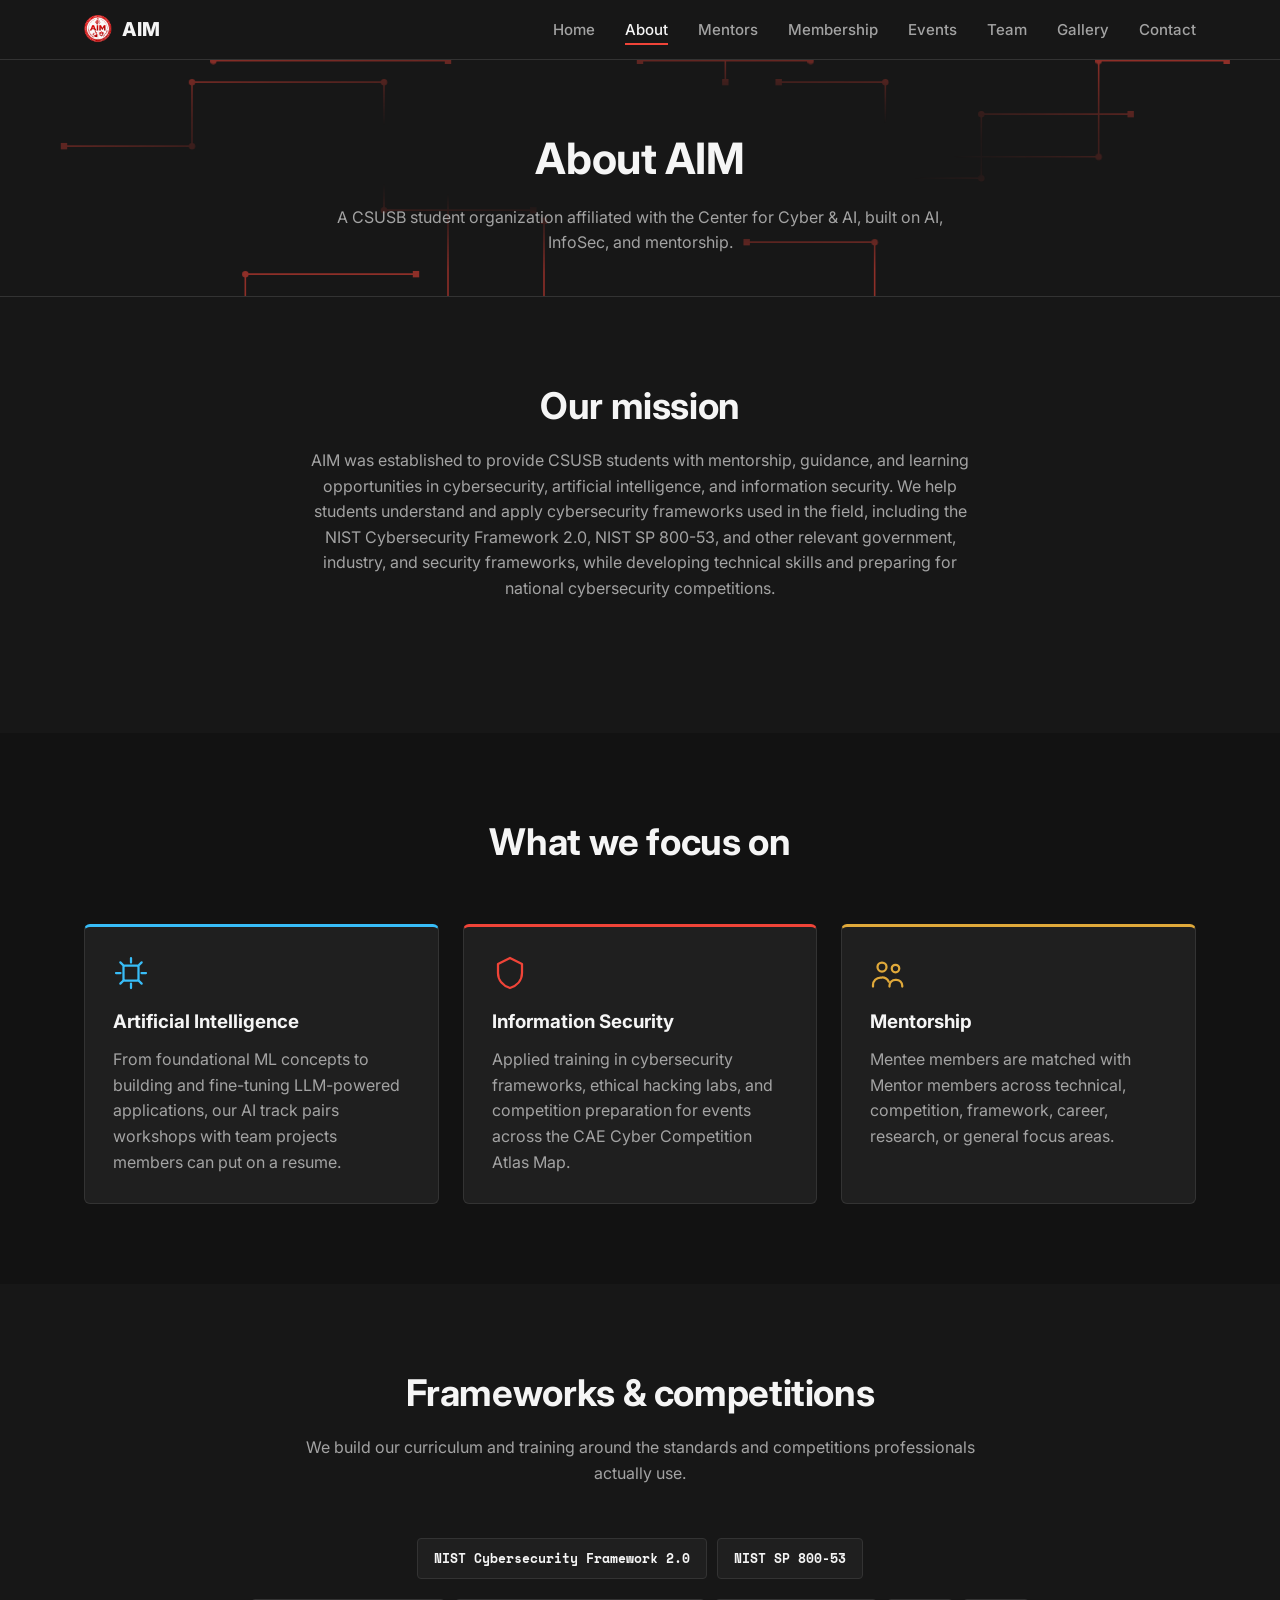
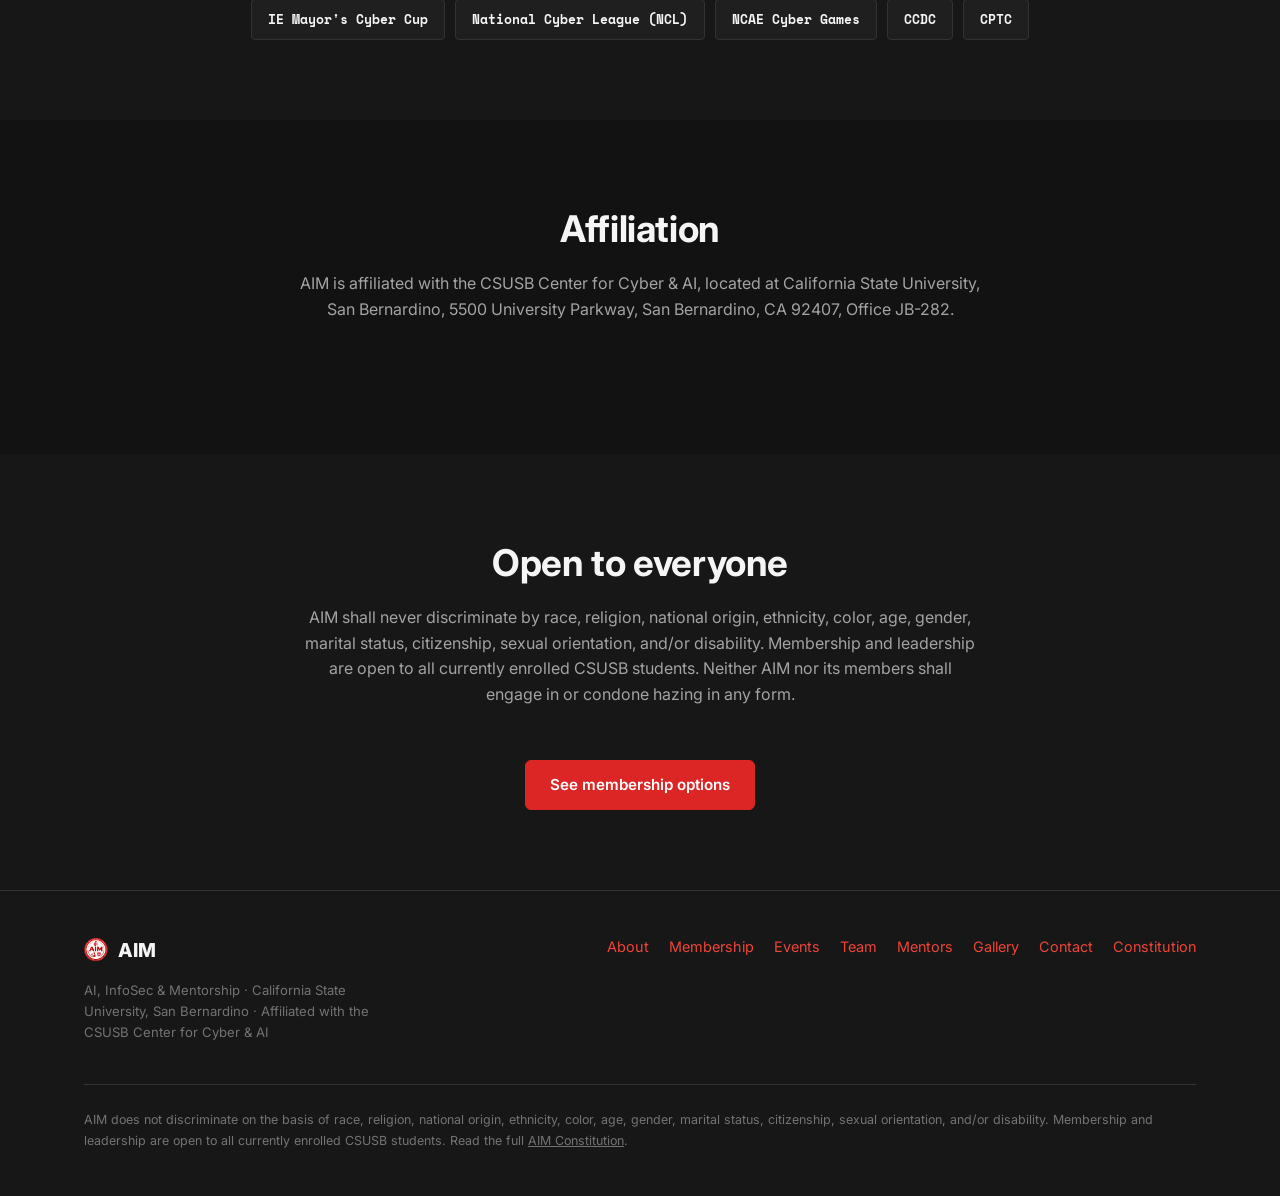
==== commit 528ed270: "Move Mentors next to About in nav, enlarge mentors page cards Mentors now sits right after About acr" ====
--- a/about.html
+++ b/about.html
@@ -21,10 +21,10 @@
       <ul class="nav-links">
         <li><a href="index.html">Home</a></li>
         <li><a href="about.html" class="active">About</a></li>
+        <li><a href="mentors.html">Mentors</a></li>
         <li><a href="membership.html">Membership</a></li>
         <li><a href="events.html">Events</a></li>
         <li><a href="team.html">Team</a></li>
-        <li><a href="mentors.html">Mentors</a></li>
         <li><a href="gallery.html">Gallery</a></li>
         <li><a href="contact.html">Contact</a></li>
       </ul>
--- a/css/styles.css
+++ b/css/styles.css
@@ -656,6 +656,16 @@
 
 .mentor-bio-inner a { color: var(--accent); }
 
+/* ===== Mentors page: larger, easier-to-read cards ===== */
+.mentor-grid { grid-template-columns: repeat(auto-fit, minmax(300px, 1fr)); gap: 24px; }
+.mentor-grid .team-card { padding: 36px 26px; }
+.mentor-grid .avatar { width: 104px; height: 104px; }
+.mentor-grid h3 { font-size: 1.25rem; }
+.mentor-grid .card-tag { font-size: 0.76rem; padding: 5px 12px; }
+.mentor-grid .role-desc { font-size: 0.98rem; line-height: 1.5; }
+.mentor-grid .mentor-hint { font-size: 0.72rem; }
+.mentor-grid .mentor-bio-inner p { font-size: 1rem; line-height: 1.65; }
+
 /* ===== Membership tiers ===== */
 .tier-grid {
   display: grid;
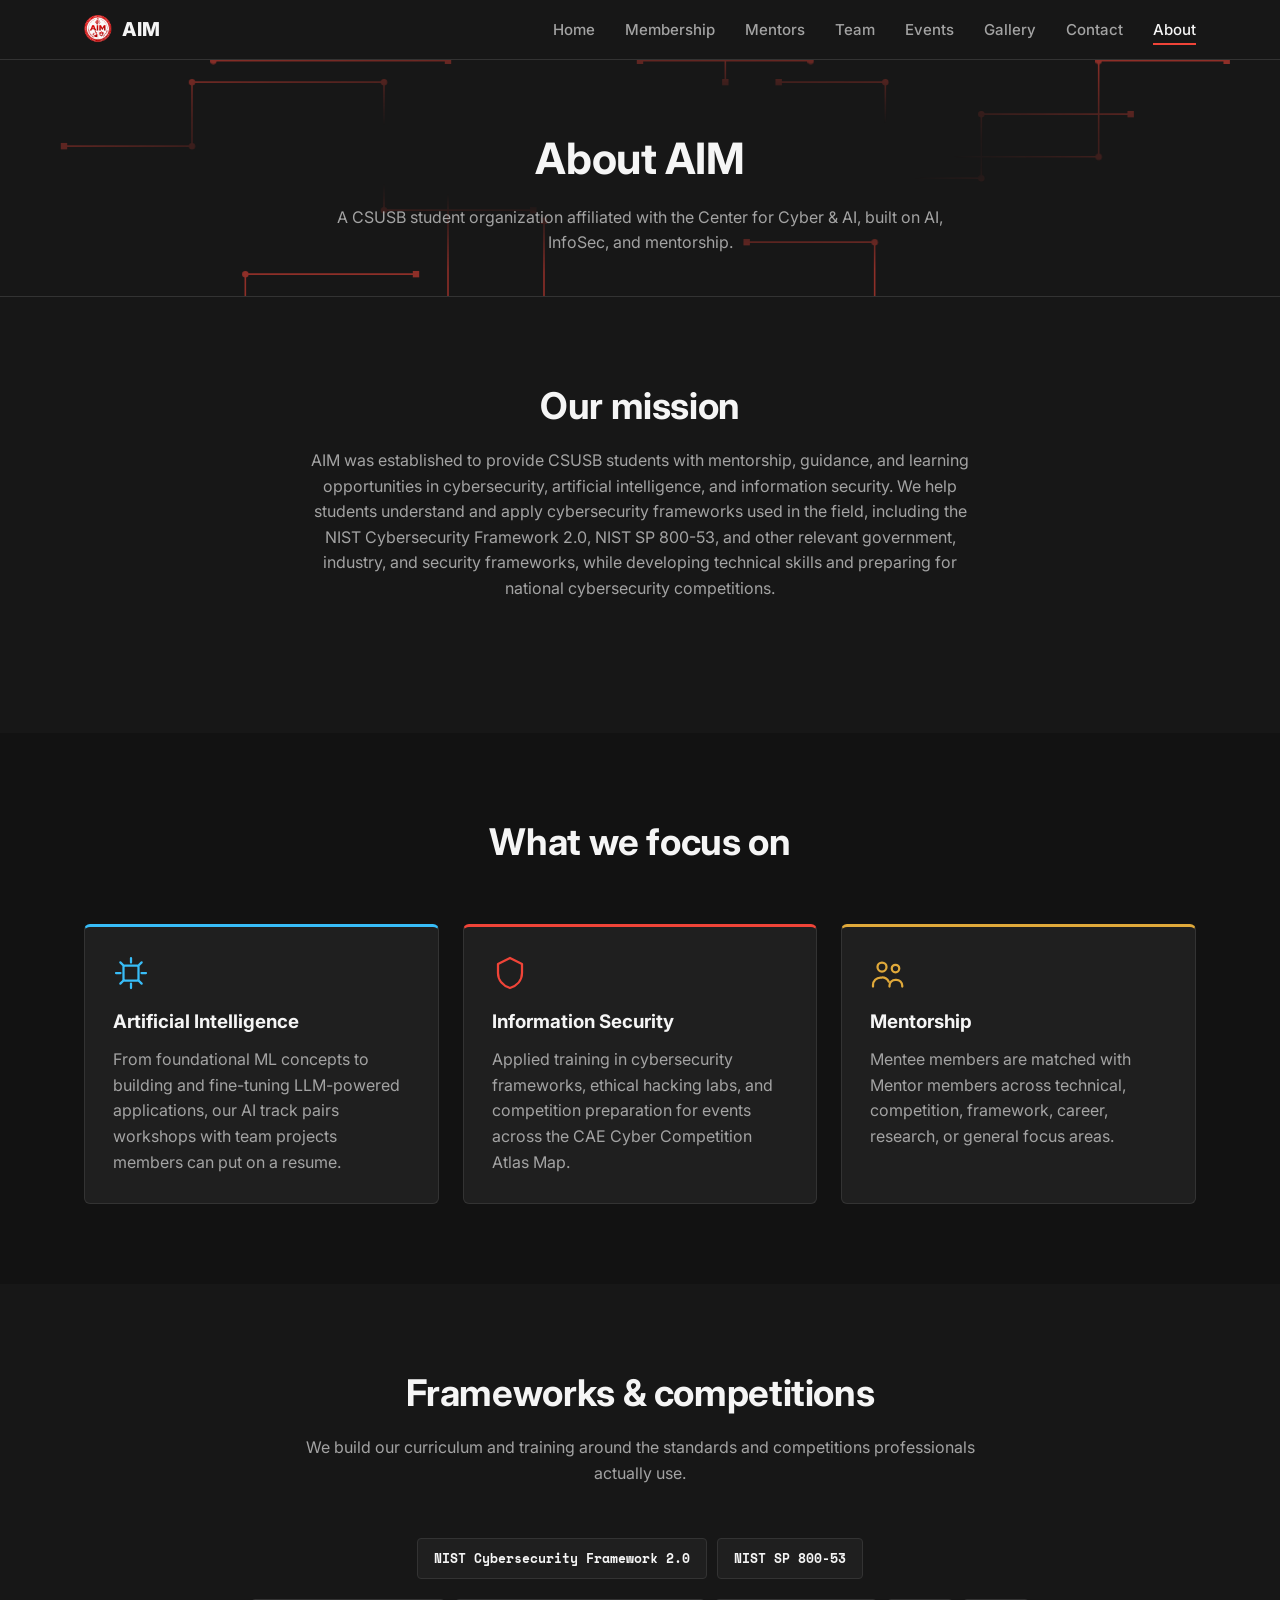
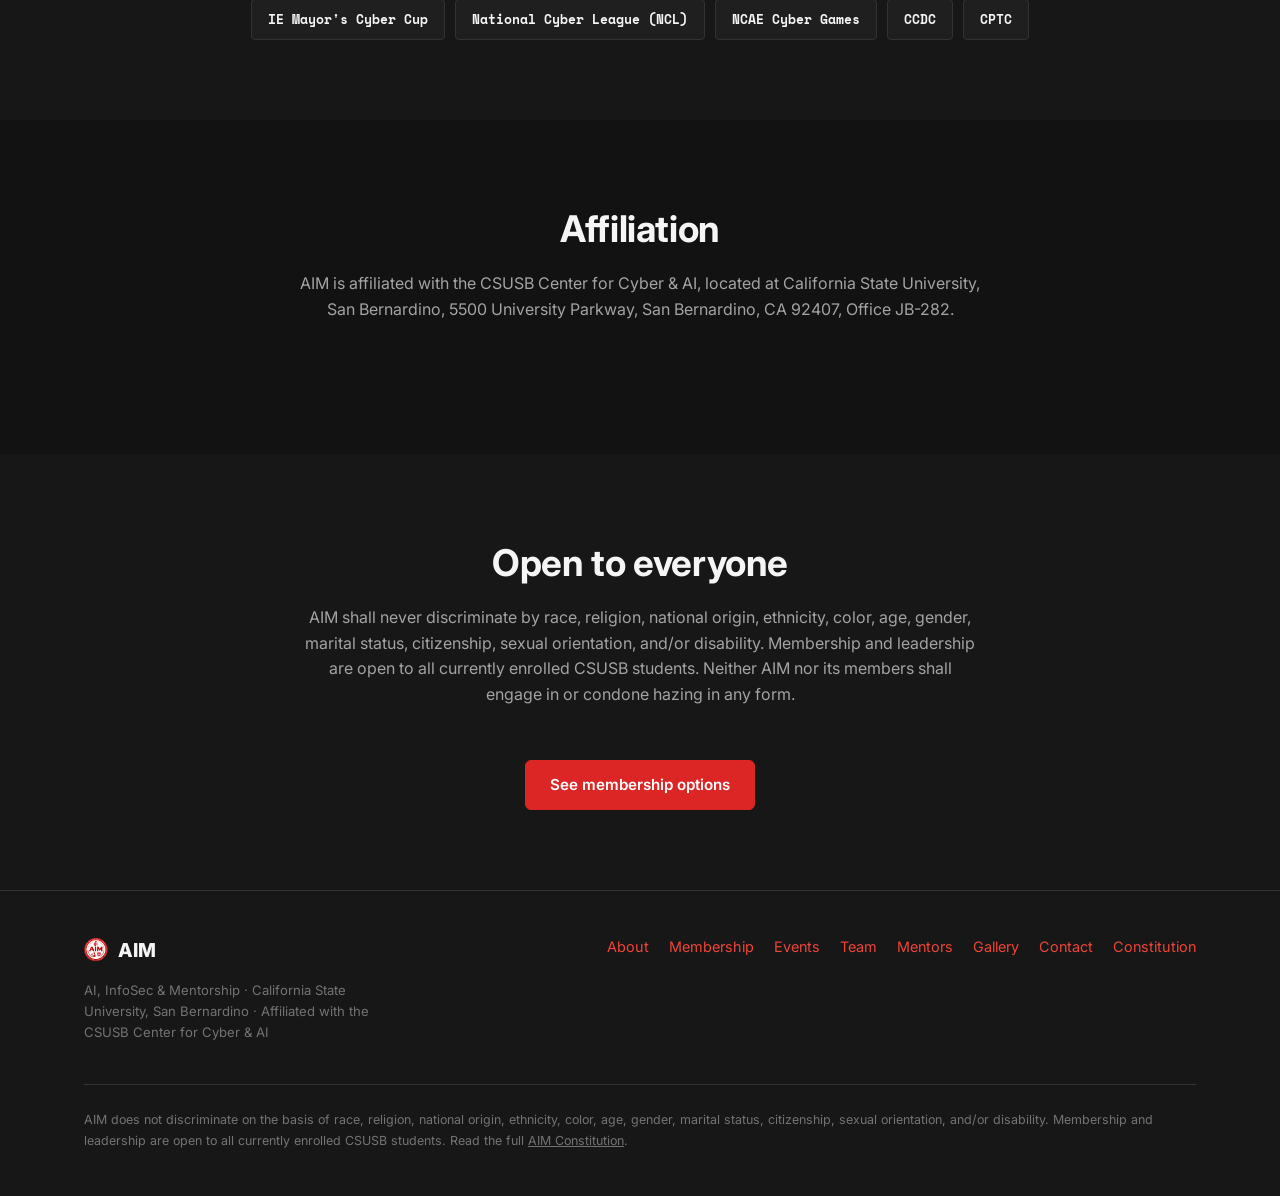
==== commit 95678aaa: "Reorder nav and make schedule a single non-scrolling block - Nav order sitewide: Home, Membership, M" ====
--- a/about.html
+++ b/about.html
@@ -20,13 +20,13 @@
       </a>
       <ul class="nav-links">
         <li><a href="index.html">Home</a></li>
-        <li><a href="about.html" class="active">About</a></li>
+        <li><a href="membership.html">Membership</a></li>
         <li><a href="mentors.html">Mentors</a></li>
-        <li><a href="membership.html">Membership</a></li>
+        <li><a href="team.html">Team</a></li>
         <li><a href="events.html">Events</a></li>
-        <li><a href="team.html">Team</a></li>
         <li><a href="gallery.html">Gallery</a></li>
         <li><a href="contact.html">Contact</a></li>
+        <li><a href="about.html" class="active">About</a></li>
       </ul>
       <button class="nav-toggle" aria-label="Toggle navigation" aria-expanded="false">
         <span></span><span></span><span></span>
--- a/css/styles.css
+++ b/css/styles.css
@@ -450,8 +450,7 @@
   background: var(--surface-solid);
   border: 1px solid var(--border);
   border-radius: var(--radius);
-  max-height: 480px;
-  overflow: auto;
+  overflow: hidden;
 }
 
 .schedule-table {
@@ -460,9 +459,6 @@
 }
 
 .schedule-table thead th {
-  position: sticky;
-  top: 0;
-  z-index: 1;
   background: var(--surface-solid);
   text-align: left;
   font-family: var(--font-mono);
@@ -530,8 +526,58 @@
   white-space: nowrap;
 }
 
-@media (max-width: 720px) {
-  .schedule-table { min-width: 640px; }
+.schedule-day-row th {
+  background: var(--bg-alt);
+  text-align: left;
+  font-family: var(--font-mono);
+  font-size: 0.72rem;
+  text-transform: uppercase;
+  letter-spacing: 0.1em;
+  color: var(--text);
+  padding: 10px 20px;
+  border-bottom: 1px solid var(--border);
+}
+
+.schedule-sub {
+  display: block;
+  font-family: var(--font-mono);
+  font-size: 0.72rem;
+  font-weight: 400;
+  color: var(--text-dim);
+  margin-top: 2px;
+}
+
+.schedule-until {
+  display: inline-block;
+  margin-left: 6px;
+  font-family: var(--font-mono);
+  font-size: 0.68rem;
+  font-weight: 700;
+  text-transform: uppercase;
+  letter-spacing: 0.04em;
+  color: var(--mentorship);
+  background: rgba(224, 169, 58, 0.12);
+  padding: 2px 8px;
+  border-radius: var(--radius-sm);
+  white-space: nowrap;
+  vertical-align: middle;
+}
+
+.schedule-footnote {
+  margin: 14px 2px 0;
+  font-size: 0.82rem;
+  color: var(--text-dim);
+}
+
+@media (max-width: 560px) {
+  .schedule-table thead th,
+  .schedule-table tbody td,
+  .schedule-day-row th {
+    padding-left: 14px;
+    padding-right: 14px;
+  }
+  .schedule-table tbody td { font-size: 0.9rem; }
+  .schedule-time { font-size: 0.8rem; }
 }
 
 /* ===== Gallery ===== */
@@ -578,6 +624,14 @@
   color: var(--text);
   background: var(--border);
   border: 1px solid var(--border-strong);
+  overflow: hidden;
+}
+
+.avatar img {
+  width: 100%;
+  height: 100%;
+  object-fit: cover;
+  display: block;
 }
 
 .team-card h3 { margin: 0 0 4px; font-size: 1.05rem; }
@@ -641,7 +695,16 @@
 
 .team-card.bio-open .mentor-bio { grid-template-rows: 1fr; }
 
-.mentor-bio-inner { overflow: hidden; }
+.mentor-bio-inner {
+  max-height: 380px;
+  overflow-y: auto;
+  overflow-x: hidden;
+  padding-right: 8px;
+}
+
+.mentor-bio-inner::-webkit-scrollbar { width: 6px; }
+.mentor-bio-inner::-webkit-scrollbar-track { background: transparent; }
+.mentor-bio-inner::-webkit-scrollbar-thumb { background: var(--border-strong); border-radius: 3px; }
 
 .mentor-bio-inner p {
   color: var(--text-muted);
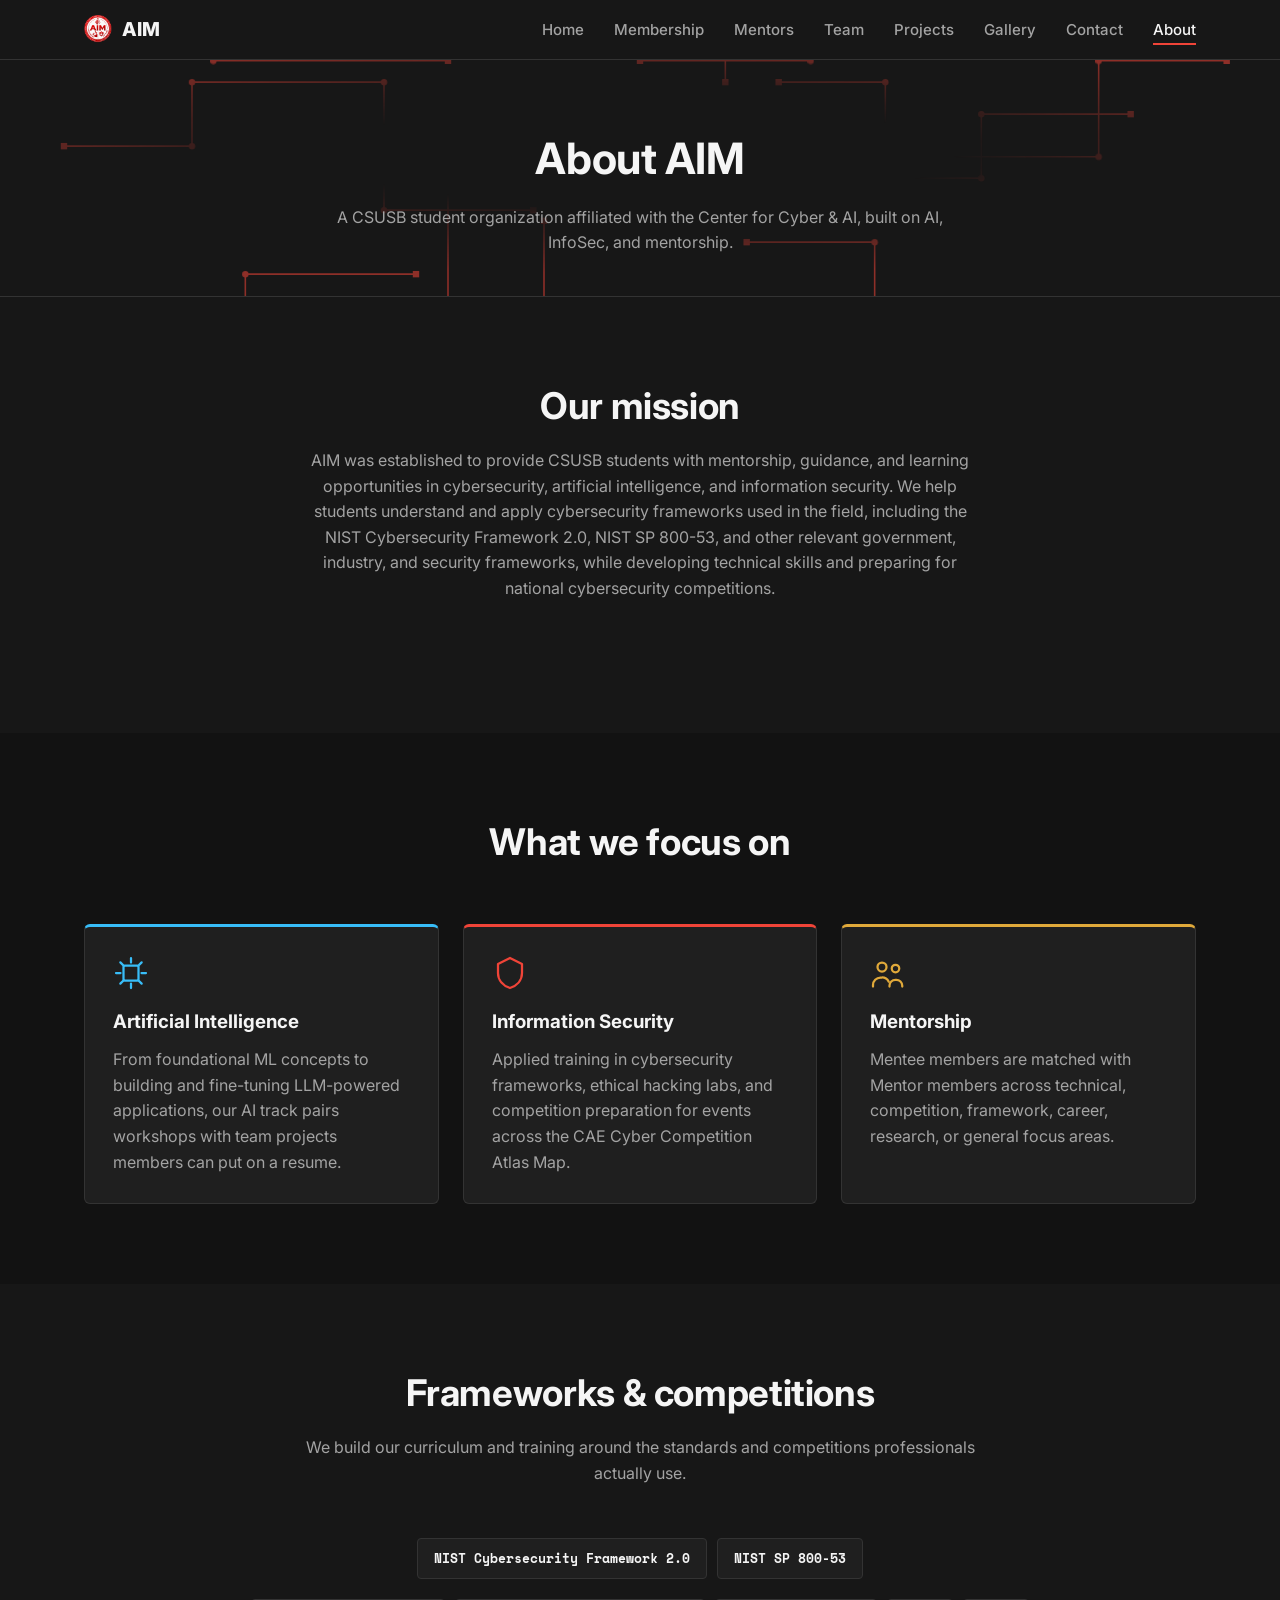
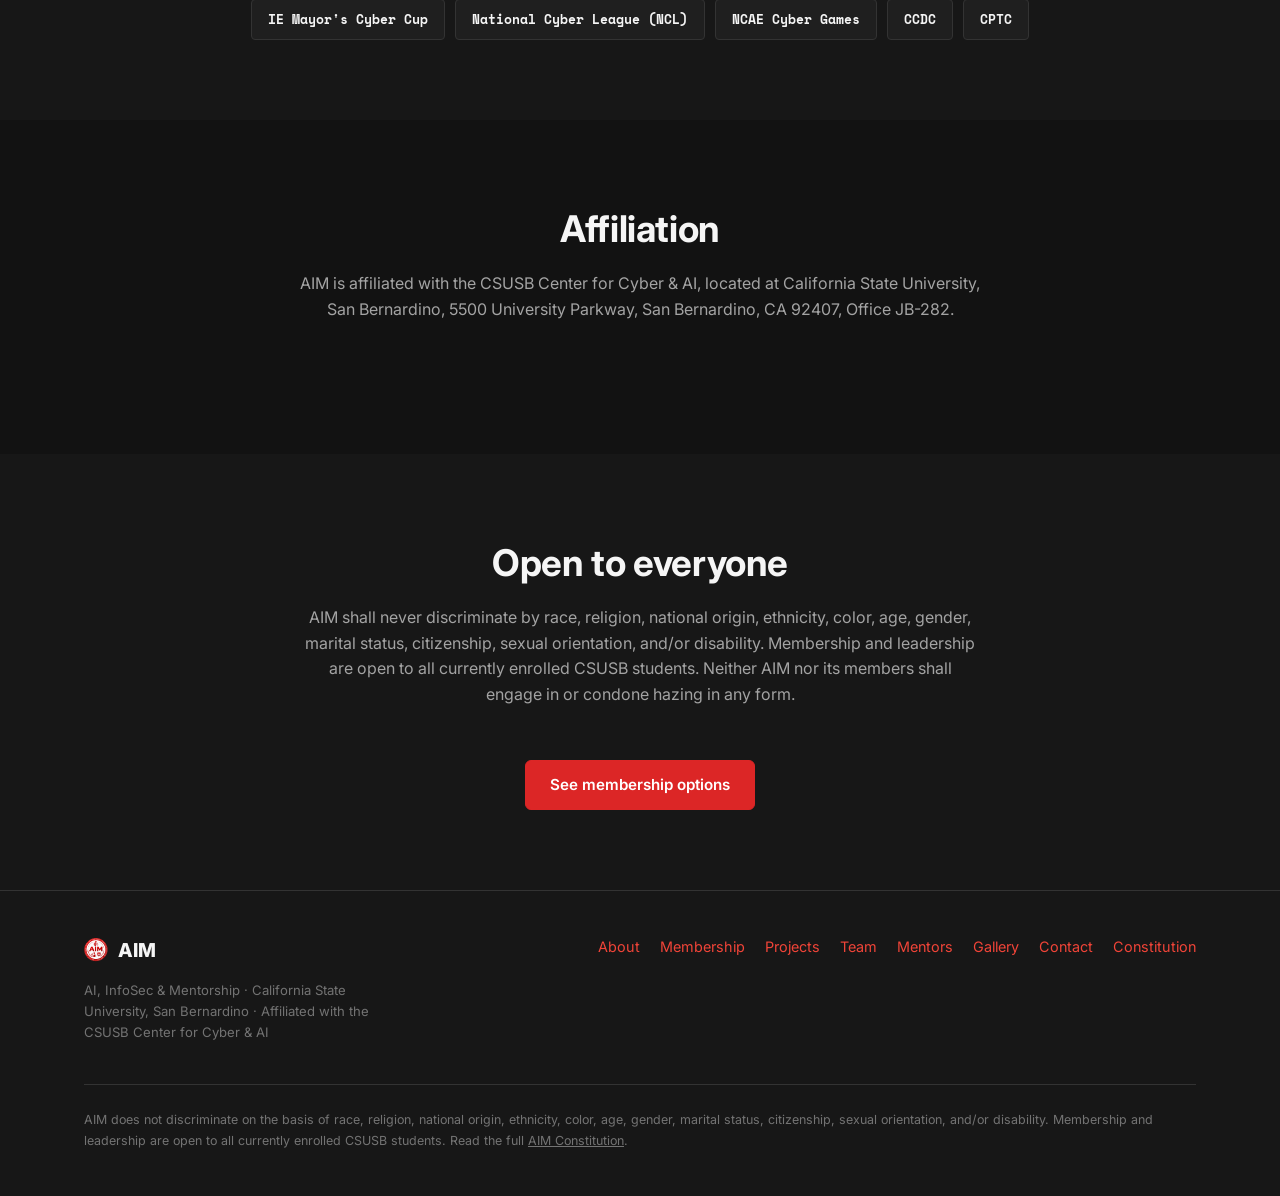
==== commit cdc84755: "Redesign schedule as full-page week grid; rename nav Events to Projects - events.html: replace the t" ====
--- a/about.html
+++ b/about.html
@@ -23,7 +23,7 @@
         <li><a href="membership.html">Membership</a></li>
         <li><a href="mentors.html">Mentors</a></li>
         <li><a href="team.html">Team</a></li>
-        <li><a href="events.html">Events</a></li>
+        <li><a href="events.html">Projects</a></li>
         <li><a href="gallery.html">Gallery</a></li>
         <li><a href="contact.html">Contact</a></li>
         <li><a href="about.html" class="active">About</a></li>
@@ -201,7 +201,7 @@
         <ul class="footer-links">
           <li><a href="about.html">About</a></li>
           <li><a href="membership.html">Membership</a></li>
-          <li><a href="events.html">Events</a></li>
+          <li><a href="events.html">Projects</a></li>
           <li><a href="team.html">Team</a></li>
           <li><a href="mentors.html">Mentors</a></li>
           <li><a href="gallery.html">Gallery</a></li>
--- a/css/styles.css
+++ b/css/styles.css
@@ -445,139 +445,225 @@
 .card .meta { color: var(--text-muted); font-size: 0.85rem; margin: 0 0 10px; }
 .card p.desc { color: var(--text-muted); margin: 0; font-size: 0.92rem; }
 
-/* ===== Project schedule ===== */
-.schedule-box {
-  background: var(--surface-solid);
-  border: 1px solid var(--border);
-  border-radius: var(--radius);
+/* ===== Weekly project schedule ===== */
+.page-header--slim { padding: 22px 0 12px; }
+
+.week-schedule { position: relative; padding: 6px 0 40px; }
+
+.week-inner {
+  position: relative;
+  z-index: 1;
+  max-width: var(--max-width);
+  margin: 0 auto;
+  padding: 0 24px;
+  min-height: calc(100vh - 210px);
+  min-height: calc(100dvh - 210px);
+  display: flex;
+  flex-direction: column;
+}
+
+.week-head { margin: 4px 0 12px; }
+.week-head h1 { margin: 0 0 4px; font-size: clamp(1.5rem, 3.2vw, 2rem); letter-spacing: -0.01em; }
+.week-head p { margin: 0; color: var(--text-muted); font-size: 0.92rem; }
+
+/* per-day accent colours */
+.d1 { --c: #38BDF8; }
+.d2 { --c: #A78BFA; }
+.d3 { --c: #34D399; }
+.d4 { --c: #F472B6; }
+.d5 { --c: #FB923C; }
+
+.week-legend {
+  display: flex;
+  flex-wrap: wrap;
+  align-items: center;
+  gap: 8px 16px;
+  margin: 0 0 6px;
+  font-family: var(--font-mono);
+  font-size: 0.72rem;
+  color: var(--text-muted);
+}
+
+.week-legend-item { display: inline-flex; align-items: center; gap: 6px; }
+.week-legend .dot { width: 9px; height: 9px; border-radius: 50%; background: var(--c); box-shadow: 0 0 8px var(--c); }
+.week-legend .pill-amber { width: 16px; height: 9px; border-radius: 3px; background: rgba(224, 169, 58, 0.9); }
+.week-legend-sep { width: 1px; height: 14px; background: var(--border-strong); }
+
+.week-grid {
+  position: relative;
+  isolation: isolate;
+  flex: 1;
+  min-height: 440px;
+  display: grid;
+  grid-template-columns: 52px repeat(5, minmax(0, 1fr));
+  grid-template-rows: 44px repeat(15, minmax(22px, 1fr));
+  gap: 5px 7px;
+  margin: 16px 0;
+}
+
+.wg-corner { grid-column: 1; grid-row: 1; }
+
+.wg-day {
+  z-index: 3;
+  display: flex;
+  align-items: center;
+  justify-content: center;
+  padding-bottom: 8px;
+  font-family: var(--font-mono);
+  font-size: 0.82rem;
+  font-weight: 700;
+  text-transform: uppercase;
+  letter-spacing: 0.12em;
+  color: var(--c);
+  border-bottom: 2px solid var(--c);
+}
+
+.wg-day.is-today { color: var(--text); }
+.wg-day.is-today::after {
+  content: "Today";
+  margin-left: 8px;
+  padding: 1px 6px;
+  border-radius: 999px;
+  background: var(--c);
+  color: #0b0b0b;
+  font-size: 0.58rem;
+  letter-spacing: 0.08em;
+}
+
+.wg-time {
+  grid-column: 1;
+  align-self: start;
+  transform: translateY(-7px);
+  text-align: right;
+  padding-right: 10px;
+  font-family: var(--font-mono);
+  font-size: 0.66rem;
+  color: var(--text-dim);
+  white-space: nowrap;
+}
+
+.wg-line {
+  grid-column: 2 / -1;
+  align-self: start;
+  height: 0;
+  border-top: 1px dashed var(--border);
+  z-index: 1;
+}
+
+.wg-col {
+  border-radius: 8px;
+  border: 1px solid var(--border);
+  background: linear-gradient(180deg, rgba(255, 255, 255, 0.02), transparent 55%);
+  background: linear-gradient(180deg, color-mix(in srgb, var(--c) 6%, transparent), transparent 55%);
+  z-index: 0;
+}
+
+.wg-col.is-today {
+  border-color: transparent;
+  background: linear-gradient(180deg, color-mix(in srgb, var(--c) 16%, transparent), color-mix(in srgb, var(--c) 3%, transparent));
+  box-shadow: inset 0 0 0 1px color-mix(in srgb, var(--c) 45%, transparent);
+  animation: wg-pulse 3.2s ease-in-out infinite;
+}
+
+@keyframes wg-pulse { 0%, 100% { opacity: 1; } 50% { opacity: 0.7; } }
+
+.wg-item {
+  position: relative;
+  z-index: 2;
+  display: flex;
+  flex-direction: column;
+  justify-content: center;
+  gap: 2px;
+  padding: 6px 9px;
+  border-radius: 7px;
   overflow: hidden;
-}
-
-.schedule-table {
-  width: 100%;
-  border-collapse: collapse;
-}
-
-.schedule-table thead th {
-  background: var(--surface-solid);
-  text-align: left;
+  background: var(--surface);
+  background: color-mix(in srgb, var(--c) 15%, var(--surface));
+  border: 1px solid var(--border-strong);
+  border: 1px solid color-mix(in srgb, var(--c) 38%, var(--border));
+  border-left: 3px solid var(--c);
+  transition: transform 0.14s ease, box-shadow 0.14s ease;
+}
+
+.wg-item::after {
+  content: "";
+  position: absolute;
+  right: -24px;
+  top: -24px;
+  width: 60px;
+  height: 60px;
+  pointer-events: none;
+  background: radial-gradient(circle, color-mix(in srgb, var(--c) 40%, transparent), transparent 70%);
+}
+
+.wg-item:hover {
+  transform: translateY(-2px);
+  box-shadow: 0 8px 22px color-mix(in srgb, var(--c) 28%, transparent);
+  z-index: 5;
+}
+
+.wg-t {
   font-family: var(--font-mono);
   font-size: 0.68rem;
-  text-transform: uppercase;
-  letter-spacing: 0.08em;
-  color: var(--text-dim);
-  padding: 14px 20px;
-  border-bottom: 1px solid var(--border);
-  white-space: nowrap;
-}
-
-.schedule-table tbody td {
-  padding: 14px 20px;
-  border-bottom: 1px solid var(--border);
-  vertical-align: middle;
-}
-
-.schedule-table tbody tr:last-child td { border-bottom: none; }
-
-.schedule-table tbody tr:hover { background: var(--bg-alt); }
-
-.schedule-name {
-  color: var(--text);
-  font-weight: 700;
-  font-size: 0.95rem;
-}
-
-.schedule-person {
-  display: flex;
-  align-items: center;
-  gap: 8px;
+  letter-spacing: 0.02em;
+  color: var(--text-muted);
+  color: color-mix(in srgb, var(--c) 45%, var(--text));
+}
+
+.wg-body { display: flex; flex-direction: column; gap: 1px; min-width: 0; }
+.wg-n { font-weight: 700; font-size: 0.82rem; line-height: 1.22; }
+.wg-sub { font-family: var(--font-mono); font-size: 0.64rem; color: var(--text-dim); }
+
+.schedule-until {
+  align-self: flex-start;
+  margin: 3px 0 0;
+  padding: 1px 6px;
+  border-radius: var(--radius-sm);
   font-family: var(--font-mono);
-  font-size: 0.82rem;
-  color: var(--text-muted);
-  white-space: nowrap;
-}
-
-.schedule-avatar {
-  flex: none;
-  width: 26px;
-  height: 26px;
-  border-radius: 50%;
-  background: var(--border);
-  display: flex;
-  align-items: center;
-  justify-content: center;
-  color: var(--text-dim);
-  overflow: hidden;
-}
-
-.schedule-avatar svg { width: 14px; height: 14px; }
-
-.schedule-time {
-  font-family: var(--font-mono);
-  font-size: 0.85rem;
-  color: var(--text);
-  white-space: nowrap;
-}
-
-.schedule-location {
-  font-family: var(--font-mono);
-  font-size: 0.85rem;
-  color: var(--text-muted);
-  white-space: nowrap;
-}
-
-.schedule-day-row th {
-  background: var(--bg-alt);
-  text-align: left;
-  font-family: var(--font-mono);
-  font-size: 0.72rem;
-  text-transform: uppercase;
-  letter-spacing: 0.1em;
-  color: var(--text);
-  padding: 10px 20px;
-  border-bottom: 1px solid var(--border);
-}
-
-.schedule-sub {
-  display: block;
-  font-family: var(--font-mono);
-  font-size: 0.72rem;
-  font-weight: 400;
-  color: var(--text-dim);
-  margin-top: 2px;
-}
-
-.schedule-until {
-  display: inline-block;
-  margin-left: 6px;
-  font-family: var(--font-mono);
-  font-size: 0.68rem;
+  font-size: 0.6rem;
   font-weight: 700;
   text-transform: uppercase;
   letter-spacing: 0.04em;
   color: var(--mentorship);
-  background: rgba(224, 169, 58, 0.12);
-  padding: 2px 8px;
-  border-radius: var(--radius-sm);
+  background: rgba(224, 169, 58, 0.14);
   white-space: nowrap;
-  vertical-align: middle;
-}
-
-.schedule-footnote {
-  margin: 14px 2px 0;
+}
+
+.week-foot {
+  margin: 4px 0 0;
   font-size: 0.82rem;
   color: var(--text-dim);
 }
 
-@media (max-width: 560px) {
-  .schedule-table thead th,
-  .schedule-table tbody td,
-  .schedule-day-row th {
-    padding-left: 14px;
-    padding-right: 14px;
+@media (prefers-reduced-motion: reduce) {
+  .wg-col.is-today { animation: none; }
+}
+
+@media (max-width: 900px) {
+  .week-inner { min-height: 0; }
+  .week-grid {
+    display: block;
+    min-height: 0;
+    margin: 14px 0 0;
   }
-  .schedule-table tbody td { font-size: 0.9rem; }
-  .schedule-time { font-size: 0.8rem; }
+  .wg-corner, .wg-time, .wg-line, .wg-col { display: none; }
+  .wg-day {
+    justify-content: flex-start;
+    margin: 22px 0 8px;
+    padding-bottom: 6px;
+    font-size: 0.78rem;
+  }
+  .wg-day:first-of-type { margin-top: 2px; }
+  .wg-item {
+    display: grid;
+    grid-template-columns: 84px 1fr;
+    align-items: center;
+    gap: 4px 10px;
+    margin-bottom: 7px;
+    padding: 9px 11px;
+  }
+  .wg-item::after { display: none; }
+  .wg-item .schedule-until { margin-top: 2px; }
 }
 
 /* ===== Gallery ===== */
